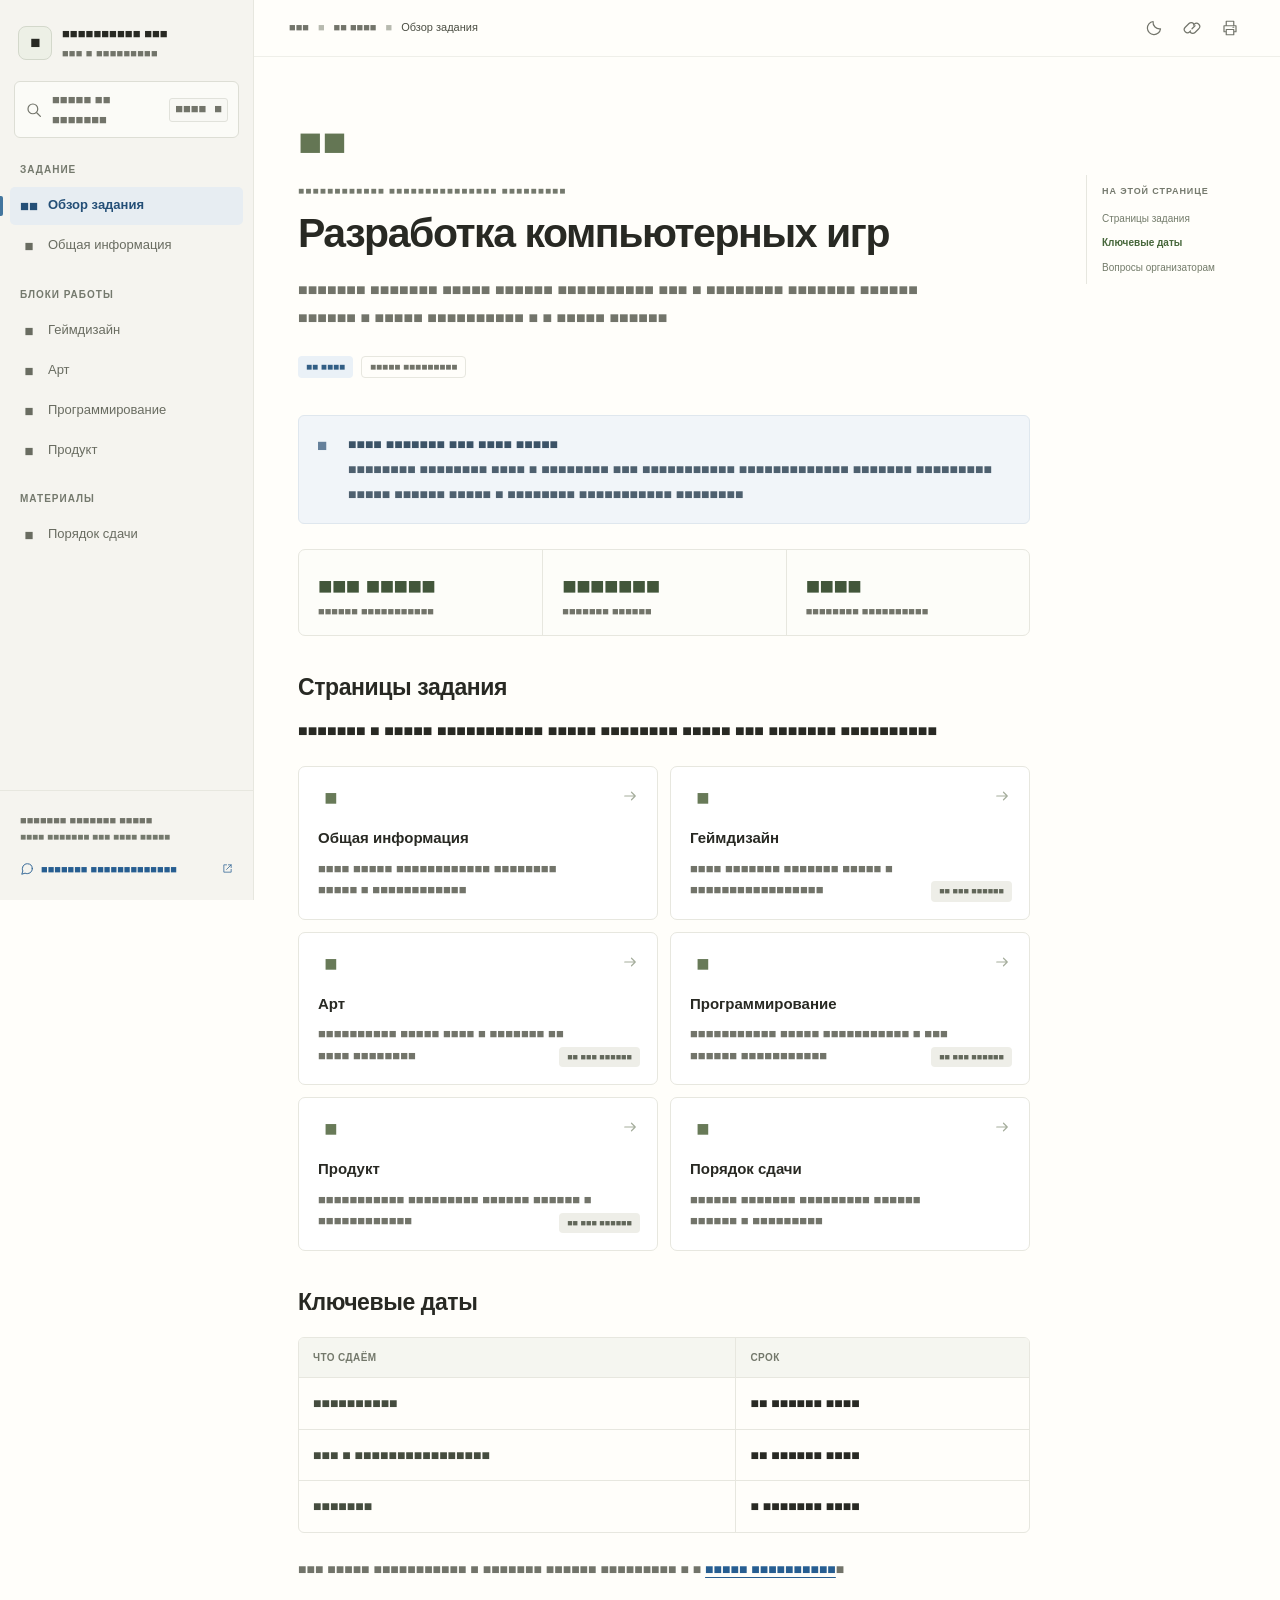
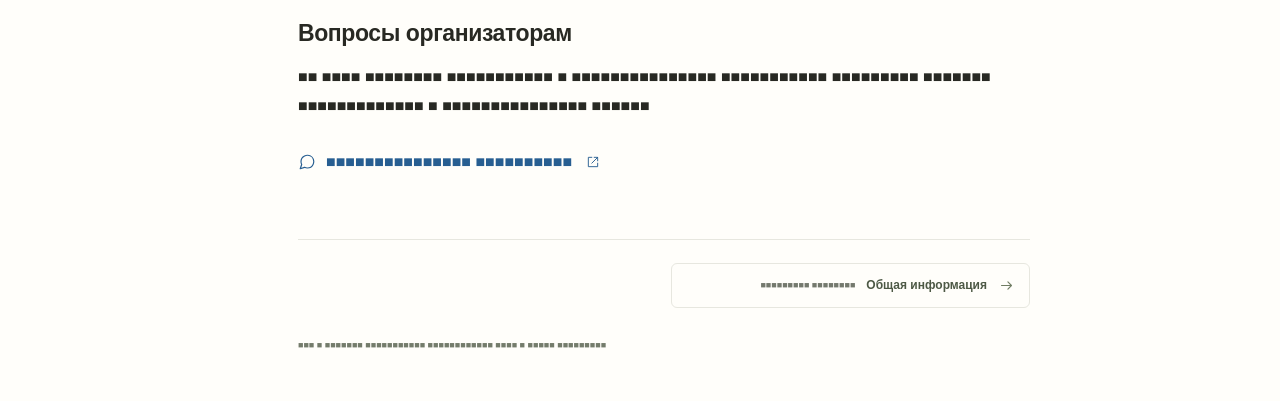
==== index.html @ 1e407395 "Secret" ====
<!doctype html>
<html lang="ru"><head><meta name="robots" content="noindex, nofollow"><meta charset="utf-8"><meta name="viewport" content="width=device-width, initial-scale=1"><meta name="description" content="■■■■■■■■■■■ ■■■■■■■ ■■■■■■■ ■■■■■ ■■■ ■■ ■■■■■■■ ■■■■■■■■■■■ ■■■■■■■■■■■■ ■■■■■ ■■■■■ ■■■■■■■■■■"><meta name="theme-color" content="#f5f4ef"><title>Обзор задания</title><script src="theme.js"></script><link rel="icon" href="favicon.svg" type="image/svg+xml"><link rel="stylesheet" href="styles.css"><link rel="stylesheet" href="extras.css"><link rel="stylesheet" href="theme.css"><link rel="stylesheet" href="preview.css"><script src="search-index.js" defer></script><script src="app.js" defer></script></head>
<body data-base="" data-page="home"><a class="skip-link" href="#main-content">■■■■■■■ ■ ■■■■■■■■■■</a><div class="app">
<aside class="sidebar" id="sidebar" aria-label="Навигация по заданию"><div class="sidebar-head"><a class="brand" href="index.html"><span class="brand-mark">■</span><span class="brand-copy">■■■■■■■■■■ ■■■<small>■■■ ■ ■■■■■■■■■</small></span></a></div><button class="search-trigger" type="button" data-search-open aria-label="Открыть поиск"><svg viewbox="0 0 24 24" fill="none" stroke="currentColor" stroke-width="1.6" stroke-linecap="round" stroke-linejoin="round" aria-hidden="true"><circle cx="10.5" cy="10.5" r="6.5"/><path d="m16 16 4.5 4.5"/></svg><span>■■■■■ ■■ ■■■■■■■</span><kbd>■■■■ ■</kbd></button><nav><div class="nav-group"><p class="nav-label">Задание</p><a aria-current="page" class="nav-link is-active" href="index.html"><span class="nav-icon" aria-hidden="true">■■</span><span>Обзор задания</span></a><a class="nav-link" href="general/index.html"><span class="nav-icon" aria-hidden="true">■</span><span>Общая информация</span></a></div><div class="nav-group"><p class="nav-label">Блоки работы</p><a class="nav-link" href="game-design/index.html"><span class="nav-icon" aria-hidden="true">■</span><span>Геймдизайн</span></a><a class="nav-link" href="art/index.html"><span class="nav-icon" aria-hidden="true">■</span><span>Арт</span></a><a class="nav-link" href="programming/index.html"><span class="nav-icon" aria-hidden="true">■</span><span>Программирование</span></a><a class="nav-link" href="product/index.html"><span class="nav-icon" aria-hidden="true">■</span><span>Продукт</span></a></div><div class="nav-group"><p class="nav-label">Материалы</p><a class="nav-link" href="submission/index.html"><span class="nav-icon" aria-hidden="true">■</span><span>Порядок сдачи</span></a></div></nav><div class="sidebar-foot"><strong>■■■■■■■ ■■■■■■■ ■■■■■</strong><span>■■■■ ■■■■■■■ ■■■ ■■■■ ■■■■■</span><a class="support-link" aria-disabled="true" tabindex="-1"><svg viewbox="0 0 24 24" fill="none" stroke="currentColor" stroke-width="1.6" stroke-linecap="round" stroke-linejoin="round" aria-hidden="true"><path d="M21 11.5a8.4 8.4 0 0 1-.9 3.8 8.5 8.5 0 0 1-7.6 4.7 8.4 8.4 0 0 1-3.8-.9L3 21l1.9-5.7a8.4 8.4 0 0 1-.9-3.8 8.5 8.5 0 0 1 4.7-7.6 8.4 8.4 0 0 1 3.8-.9h.5a8.5 8.5 0 0 1 8 8v.5Z"/></svg><span>■■■■■■■ ■■■■■■■■■■■■■</span><svg viewbox="0 0 24 24" fill="none" stroke="currentColor" stroke-width="1.6" stroke-linecap="round" stroke-linejoin="round" aria-hidden="true"><path d="M14 4h6v6M20 4 10 14"/><path d="M10 4H4v16h16v-6"/></svg></a></div></aside>
<button class="sidebar-scrim" type="button" aria-label="Закрыть меню" hidden></button>
<main class="main" id="main-content" tabindex="-1"><header class="topbar"><button class="menu-toggle" aria-label="Открыть меню" aria-controls="sidebar" aria-expanded="false"><svg viewbox="0 0 24 24" fill="none" stroke="currentColor" stroke-width="1.6" stroke-linecap="round" stroke-linejoin="round" aria-hidden="true"><path d="M4 6h16M4 12h16M4 18h16"/></svg></button><nav class="breadcrumbs" aria-label="Хлебные крошки"><a href="index.html">■■■</a><span class="separator" aria-hidden="true">■</span><span>■■ ■■■■</span><span class="separator" aria-hidden="true">■</span><span class="current" aria-current="page">Обзор задания</span></nav><div class="topbar-actions"><button class="icon-button theme-toggle" type="button" data-theme-toggle aria-label="Включить тёмную тему" aria-pressed="false" title="Включить тёмную тему"><span class="theme-moon"><svg viewbox="0 0 24 24" fill="none" stroke="currentColor" stroke-width="1.6" stroke-linecap="round" stroke-linejoin="round" aria-hidden="true"><path d="M20.7 13.2A8.8 8.8 0 0 1 10.8 3.3 8.8 8.8 0 1 0 20.7 13.2Z"/></svg></span><span class="theme-sun"><svg viewbox="0 0 24 24" fill="none" stroke="currentColor" stroke-width="1.6" stroke-linecap="round" stroke-linejoin="round" aria-hidden="true"><circle cx="12" cy="12" r="4"/><path d="M12 2v2m0 16v2M2 12h2m16 0h2M5 5l1.4 1.4m11.2 11.2L19 19M5 19l1.4-1.4M17.6 6.4 19 5"/></svg></span></button><button class="icon-button" type="button" data-copy-page aria-label="Скопировать ссылку на страницу" title="Скопировать ссылку"><svg viewbox="0 0 24 24" fill="none" stroke="currentColor" stroke-width="1.6" stroke-linecap="round" stroke-linejoin="round" aria-hidden="true"><path d="m10 13 4-4M8 16l-1 1a4.2 4.2 0 0 1-6-6l5-5a4.2 4.2 0 0 1 6 0m0 2 1-1a4.2 4.2 0 0 1 6 6l-5 5a4.2 4.2 0 0 1-6 0" transform="translate(2 0)"/></svg></button><button class="icon-button" type="button" data-print aria-label="Распечатать страницу" title="Печать"><svg viewbox="0 0 24 24" fill="none" stroke="currentColor" stroke-width="1.6" stroke-linecap="round" stroke-linejoin="round" aria-hidden="true"><path d="M7 8V3h10v5M7 17H4V9h16v8h-3M7 14h10v7H7zM16 11h1"/></svg></button></div></header>
<div class="page-layout"><article class="page"><div class="page-icon" aria-hidden="true">■■</div><p class="eyebrow">■■■■■■■■■■■■ ■■■■■■■■■■■■■■■ ■■■■■■■■■</p><h1 class="page-title">Разработка компьютерных игр</h1><p class="page-lead">■■■■■■■ ■■■■■■■ ■■■■■ ■■■■■■ ■■■■■■■■■■ ■■■ ■ ■■■■■■■■ ■■■■■■■ ■■■■■■ ■■■■■■ ■ ■■■■■ ■■■■■■■■■■ ■ ■ ■■■■■ ■■■■■■</p><div class="page-meta"><span class="badge badge-blue">■■ ■■■■</span><span class="badge badge-outline">■■■■■ ■■■■■■■■■</span></div><div class="content"><div class="callout"><span class="callout-icon" aria-hidden="true">■</span><div class="callout-body"><strong>■■■■ ■■■■■■■ ■■■ ■■■■ ■■■■■</strong><p>■■■■■■■■ ■■■■■■■■ ■■■■ ■ ■■■■■■■■ ■■■ ■■■■■■■■■■■ ■■■■■■■■■■■■■ ■■■■■■■ ■■■■■■■■■ ■■■■■ ■■■■■■ ■■■■■ ■ ■■■■■■■■ ■■■■■■■■■■■ ■■■■■■■■</p></div></div>
    <div class="stats-grid" aria-label="■■■■■■ ■ ■■■■■■■■■■"><div class="stat"><span class="stat-value">■■■ ■■■■■</span><span class="stat-label">■■■■■■ ■■■■■■■■■■■</span></div><div class="stat"><span class="stat-value">■■■■■■■</span><span class="stat-label">■■■■■■■ ■■■■■■</span></div><div class="stat"><span class="stat-value">■■■■</span><span class="stat-label">■■■■■■■■ ■■■■■■■■■■</span></div></div>
    <h2 id="pages">Страницы задания</h2><p>■■■■■■■ ■ ■■■■■ ■■■■■■■■■■■ ■■■■■ ■■■■■■■■ ■■■■■ ■■■ ■■■■■■■ ■■■■■■■■■■</p><div class="page-grid"><a class="page-card" href="general/index.html"><span class="card-icon" aria-hidden="true">■</span><div><span class="card-title">Общая информация</span><p class="card-description">■■■■ ■■■■■ ■■■■■■■■■■■■ ■■■■■■■■ ■■■■■ ■ ■■■■■■■■■■■■</p></div><span class="card-arrow"><svg viewbox="0 0 24 24" fill="none" stroke="currentColor" stroke-width="1.6" stroke-linecap="round" stroke-linejoin="round" aria-hidden="true"><path d="M5 12h14m-5-5 5 5-5 5"/></svg></span></a><a class="page-card" href="game-design/index.html"><span class="card-icon" aria-hidden="true">■</span><div><span class="card-title">Геймдизайн</span><p class="card-description">■■■■ ■■■■■■■ ■■■■■■■ ■■■■■ ■ ■■■■■■■■■■■■■■■■■</p><span class="badge">■■ ■■■ ■■■■■■</span></div><span class="card-arrow"><svg viewbox="0 0 24 24" fill="none" stroke="currentColor" stroke-width="1.6" stroke-linecap="round" stroke-linejoin="round" aria-hidden="true"><path d="M5 12h14m-5-5 5 5-5 5"/></svg></span></a><a class="page-card" href="art/index.html"><span class="card-icon" aria-hidden="true">■</span><div><span class="card-title">Арт</span><p class="card-description">■■■■■■■■■■ ■■■■■ ■■■■ ■ ■■■■■■■ ■■ ■■■■ ■■■■■■■■</p><span class="badge">■■ ■■■ ■■■■■■</span></div><span class="card-arrow"><svg viewbox="0 0 24 24" fill="none" stroke="currentColor" stroke-width="1.6" stroke-linecap="round" stroke-linejoin="round" aria-hidden="true"><path d="M5 12h14m-5-5 5 5-5 5"/></svg></span></a><a class="page-card" href="programming/index.html"><span class="card-icon" aria-hidden="true">■</span><div><span class="card-title">Программирование</span><p class="card-description">■■■■■■■■■■■ ■■■■■ ■■■■■■■■■■■ ■ ■■■ ■■■■■■ ■■■■■■■■■■■</p><span class="badge">■■ ■■■ ■■■■■■</span></div><span class="card-arrow"><svg viewbox="0 0 24 24" fill="none" stroke="currentColor" stroke-width="1.6" stroke-linecap="round" stroke-linejoin="round" aria-hidden="true"><path d="M5 12h14m-5-5 5 5-5 5"/></svg></span></a><a class="page-card" href="product/index.html"><span class="card-icon" aria-hidden="true">■</span><div><span class="card-title">Продукт</span><p class="card-description">■■■■■■■■■■■ ■■■■■■■■■ ■■■■■■ ■■■■■■ ■ ■■■■■■■■■■■■</p><span class="badge">■■ ■■■ ■■■■■■</span></div><span class="card-arrow"><svg viewbox="0 0 24 24" fill="none" stroke="currentColor" stroke-width="1.6" stroke-linecap="round" stroke-linejoin="round" aria-hidden="true"><path d="M5 12h14m-5-5 5 5-5 5"/></svg></span></a><a class="page-card" href="submission/index.html"><span class="card-icon" aria-hidden="true">■</span><div><span class="card-title">Порядок сдачи</span><p class="card-description">■■■■■■ ■■■■■■■ ■■■■■■■■■ ■■■■■■ ■■■■■■ ■ ■■■■■■■■■</p></div><span class="card-arrow"><svg viewbox="0 0 24 24" fill="none" stroke="currentColor" stroke-width="1.6" stroke-linecap="round" stroke-linejoin="round" aria-hidden="true"><path d="M5 12h14m-5-5 5 5-5 5"/></svg></span></a></div>
    <h2 id="dates">Ключевые даты</h2><div class="table-wrap"><table><thead><tr><th scope="col">Что сдаём</th><th scope="col">Срок</th></tr></thead><tbody><tr><td>■■■■■■■■■■</td><td>■■ ■■■■■■ ■■■■</td></tr><tr><td>■■■ ■ ■■■■■■■■■■■■■■■■</td><td>■■ ■■■■■■ ■■■■</td></tr><tr><td>■■■■■■■</td><td>■ ■■■■■■■ ■■■■</td></tr></tbody></table></div><p class="secondary-text">■■■ ■■■■■ ■■■■■■■■■■■ ■ ■■■■■■■ ■■■■■■ ■■■■■■■■■ ■ ■ <a href="general/index.html#dates">■■■■■ ■■■■■■■■■■</a>■</p>
    <h2 id="questions">Вопросы организаторам</h2><p>■■ ■■■■ ■■■■■■■■ ■■■■■■■■■■■ ■ ■■■■■■■■■■■■■■■ ■■■■■■■■■■■ ■■■■■■■■■ ■■■■■■■ ■■■■■■■■■■■■■ ■ ■■■■■■■■■■■■■■■ ■■■■■■</p><a class="resource-link" aria-disabled="true" tabindex="-1"><svg viewbox="0 0 24 24" fill="none" stroke="currentColor" stroke-width="1.6" stroke-linecap="round" stroke-linejoin="round" aria-hidden="true"><path d="M21 11.5a8.4 8.4 0 0 1-.9 3.8 8.5 8.5 0 0 1-7.6 4.7 8.4 8.4 0 0 1-3.8-.9L3 21l1.9-5.7a8.4 8.4 0 0 1-.9-3.8 8.5 8.5 0 0 1 4.7-7.6 8.4 8.4 0 0 1 3.8-.9h.5a8.5 8.5 0 0 1 8 8v.5Z"/></svg><span>■■■■■■■■■■■■■■■ ■■■■■■■■■■</span><svg viewbox="0 0 24 24" fill="none" stroke="currentColor" stroke-width="1.6" stroke-linecap="round" stroke-linejoin="round" aria-hidden="true"><path d="M14 4h6v6M20 4 10 14"/><path d="M10 4H4v16h16v-6"/></svg></a></div><nav class="page-navigation" aria-label="Соседние страницы"><span></span><a class="next" href="general/index.html"><small>■■■■■■■■■ ■■■■■■■■</small><strong>Общая информация</strong><span class="nav-arrow"><svg viewbox="0 0 24 24" fill="none" stroke="currentColor" stroke-width="1.6" stroke-linecap="round" stroke-linejoin="round" aria-hidden="true"><path d="M5 12h14m-5-5 5 5-5 5"/></svg></span></a></nav><footer class="page-footer">■■■ ■ ■■■■■■■ ■■■■■■■■■■■ ■■■■■■■■■■■■ ■■■■ ■ ■■■■■ ■■■■■■■■■</footer></article><aside class="toc" aria-label="На этой странице"><p class="toc-title">На этой странице</p><a href="#pages">Страницы задания</a><a href="#dates">Ключевые даты</a><a href="#questions">Вопросы организаторам</a></aside></div></main></div>
<div class="search-overlay" hidden><div class="search-dialog" role="dialog" aria-modal="true" aria-label="Поиск по заданию"><div class="search-header"><svg viewbox="0 0 24 24" fill="none" stroke="currentColor" stroke-width="1.6" stroke-linecap="round" stroke-linejoin="round" aria-hidden="true"><circle cx="10.5" cy="10.5" r="6.5"/><path d="m16 16 4.5 4.5"/></svg><input class="search-input" type="search" placeholder="■■■■■ ■■ ■■■■■■■■■ ■ ■■■■■■■■" aria-label="Поисковый запрос" autocomplete="off" aria-controls="search-results"><button class="search-close" type="button" aria-label="Закрыть поиск"><svg viewbox="0 0 24 24" fill="none" stroke="currentColor" stroke-width="1.6" stroke-linecap="round" stroke-linejoin="round" aria-hidden="true"><path d="m6 6 12 12M18 6 6 18"/></svg></button></div><div class="search-results" id="search-results" aria-live="polite"></div><div class="search-hint"><span>■ ■ ■■■■■■■ ■ ■■■■■ ■■■■■■■</span><span>■■■ ■■■■■■■</span></div></div></div><div class="toast" role="status" aria-live="polite"></div>
</body></html>
---- styles.css ----
/* RKI — a calm reading workspace. No external fonts or assets required. */
:root {
  color-scheme: light;
  --paper: #fffefa;
  --sidebar: #f5f4ef;
  --surface: #ffffff;
  --hover: #ebeae4;
  --ink: #282923;
  --muted: #72746a;
  --faint: #74796d;
  --line: #e7e7df;
  --blue: #275e91;
  --blue-soft: #edf3f9;
  --green: #486d55;
  --sidebar-width: 254px;
  --radius: 8px;
  font-family: -apple-system, BlinkMacSystemFont, "Segoe UI", Inter, Arial, sans-serif;
  font-synthesis: none;
  text-rendering: optimizeLegibility;
  -webkit-font-smoothing: antialiased;
}

*, *::before, *::after { box-sizing: border-box; }
html { scroll-behavior: smooth; scroll-padding-top: 96px; }
body { margin: 0; color: var(--ink); background: var(--paper); font-size: 15px; line-height: 1.65; }
body.menu-open { overflow: hidden; }
button, input, select, textarea { font: inherit; }
button, a { -webkit-tap-highlight-color: transparent; }
button { color: inherit; }
button:not(:disabled), summary { cursor: pointer; }
button { background: none; }
a { color: var(--blue); text-underline-offset: 3px; text-decoration-thickness: 1px; }
a:hover { text-decoration-color: currentColor; }
button:focus-visible, a:focus-visible, input:focus-visible, summary:focus-visible { outline: 3px solid #5c8ebd; outline-offset: 4px; }
::selection { background: #dceafa; color: #192d43; }
[hidden] { display: none !important; }
svg { display: block; flex-shrink: 0; }
button svg, .nav-icon svg, .card-arrow svg { width: 18px; height: 18px; }
.skip-link { position: fixed; z-index: 100; top: 12px; left: 12px; padding: 8px 14px; border-radius: 6px; background: var(--ink); color: white; transform: translateY(-150%); }
.skip-link:focus { transform: translateY(0); }

/* Sidebar */
.app { min-height: 100vh; }
.sidebar { position: fixed; z-index: 40; inset: 0 auto 0 0; width: var(--sidebar-width); display: flex; flex-direction: column; background: var(--sidebar); border-right: 1px solid var(--line); overflow-y: auto; scrollbar-width: thin; }
.sidebar-head { padding: 25px 18px 21px; }
.brand { display: flex; gap: 10px; align-items: center; color: var(--ink); text-decoration: none; }
.brand-mark { width: 34px; height: 34px; display: grid; place-items: center; flex: 0 0 auto; border: 1px solid #d3d8cb; border-radius: 8px; background: #edf0e6; font-weight: 750; font-size: 17px; letter-spacing: -1px; }
.brand-copy { min-width: 0; font-size: 13px; line-height: 1.35; font-weight: 650; }
.brand-copy small { display: block; margin-top: 3px; color: var(--muted); font-size: 11px; font-weight: 400; letter-spacing: .02em; }
.workspace-label { margin: 0 18px 10px; color: var(--faint); font-size: 10px; line-height: 1.5; font-weight: 650; letter-spacing: .12em; text-transform: uppercase; }
.search-trigger { width: calc(100% - 28px); display: flex; align-items: center; gap: 9px; margin: 0 14px 24px; padding: 8px 10px; border: 1px solid #ddded5; border-radius: 6px; color: var(--muted); background: #fbfbf7; text-align: left; font-size: 13px; line-height: 1.5; transition: background .15s ease, border-color .15s ease; }
.search-trigger:hover { background: white; border-color: #c6c9bd; }
.search-trigger span { flex: 1; }
kbd { padding: 1px 5px; border: 1px solid #e1e2db; border-radius: 3px; color: var(--muted); background: #f8f8f4; font: 10px/1.5 inherit; white-space: nowrap; }
.nav-group { margin: 0 10px 22px; }
.nav-label { margin: 0 10px 8px; color: var(--faint); font-size: 10px; font-weight: 650; text-transform: uppercase; letter-spacing: .1em; }
.nav-link { position: relative; min-height: 38px; display: flex; align-items: center; gap: 10px; padding: 8px 10px; margin: 2px 0; border-radius: 5px; color: #696c61; text-decoration: none; font-size: 13px; font-weight: 450; line-height: 1.45; transition: color .15s ease, background .15s ease; }
.nav-link:hover { color: var(--ink); background: var(--hover); }
.nav-link.is-active, .nav-link[aria-current="page"] { color: #244f77; background: #e7edf2; font-weight: 600; }
.nav-link.is-active::before, .nav-link[aria-current="page"]::before { position: absolute; left: -10px; top: 9px; bottom: 9px; width: 3px; border-radius: 0 2px 2px 0; background: #44769e; content: ""; }
.nav-icon { width: 18px; flex: 0 0 18px; display: grid; place-items: center; color: currentColor; font-size: 15px; line-height: 1; }
.nav-link .nav-number { margin-left: auto; color: var(--faint); font-size: 10px; font-variant-numeric: tabular-nums; }
.sidebar-foot { margin-top: auto; padding: 20px 20px 22px; border-top: 1px solid var(--line); color: var(--faint); font-size: 10px; line-height: 1.65; }
.sidebar-foot strong { display: block; color: var(--muted); font-size: 11px; font-weight: 550; }
.sidebar-foot a { color: inherit; }
.sidebar-scrim { display: none; }

/* Application chrome and reading grid */
.main { min-height: 100vh; margin-left: var(--sidebar-width); }
.topbar { position: sticky; z-index: 20; top: 0; min-height: 57px; display: flex; align-items: center; justify-content: space-between; gap: 20px; padding: 0 35px; border-bottom: 1px solid #efefe9; background: var(--paper); }
.breadcrumbs { min-width: 0; display: flex; align-items: center; flex-wrap: wrap; gap: 9px; color: var(--muted); font-size: 11px; line-height: 1.45; }
.breadcrumbs a { color: var(--muted); text-decoration: none; }
.breadcrumbs a:hover { color: var(--ink); }
.breadcrumbs .separator, .breadcrumbs > .sep { color: #b7baaf; }
.breadcrumbs [aria-current], .breadcrumbs .current { color: #4b4e43; }
.topbar-actions { display: flex; gap: 8px; align-items: center; color: var(--faint); font-size: 10px; white-space: nowrap; }
.topbar-actions .status-dot { width: 5px; height: 5px; border-radius: 50%; background: #7b9873; }
.icon-button, .menu-toggle, .search-close { width: 30px; height: 30px; display: grid; place-items: center; padding: 4px; border: 0; border-radius: 4px; color: var(--muted); }
.icon-button:hover, .menu-toggle:hover, .search-close:hover { background: var(--hover); color: var(--ink); }
.menu-toggle { display: none; }
.page-layout { display: grid; grid-template-columns: minmax(0, 760px) 150px; gap: 56px; max-width: 1102px; padding: 61px 44px 48px; margin: 0 auto; }
.page { min-width: 0; }
.page-icon { display: flex; align-items: center; width: fit-content; height: 46px; margin: 0 0 19px; color: #647654; font-size: 40px; line-height: 1; }
.page-icon svg { width: 42px; height: 42px; stroke-width: 1.4; }
.eyebrow { margin: 0 0 10px; color: var(--faint); font-size: 10px; font-weight: 650; letter-spacing: .12em; text-transform: uppercase; }
.page-title { margin: 0; font-size: clamp(38px, 3.2vw, 42px); line-height: 1.15; letter-spacing: -.035em; font-weight: 720; text-wrap: balance; }
.page-lead { max-width: 660px; margin: 19px 0 0; color: var(--muted); font-size: 16px; line-height: 1.75; }
.page-meta { display: flex; align-items: center; flex-wrap: wrap; gap: 8px; margin-top: 24px; color: var(--muted); font-size: 11px; }
.badge { display: inline-flex; align-items: center; width: fit-content; gap: 5px; padding: 3px 8px; border-radius: 4px; background: #eeeee8; color: #62675a; font-size: 10px; font-weight: 550; line-height: 1.6; white-space: nowrap; }
.badge-blue { color: #315e85; background: #eaf1f7; }
.badge-green { color: #4c6b4f; background: #edf2e8; }
.badge-outline { border: 1px solid var(--line); padding-top: 2px; padding-bottom: 2px; color: var(--muted); background: transparent; }
.page-divider { border: 0; border-top: 1px solid var(--line); margin: 30px 0 34px; }
.content { margin-top: 37px; font-size: 16px; line-height: 1.8; }
.content > :first-child { margin-top: 0; }
.content h2 { margin: 36px 0 14px; color: var(--ink); font-size: 23px; line-height: 1.35; font-weight: 670; letter-spacing: -.018em; scroll-margin-top: 90px; }
.content h3 { margin: 26px 0 10px; font-size: 18px; line-height: 1.4; font-weight: 650; letter-spacing: -.01em; scroll-margin-top: 90px; }
.content h4 { margin: 22px 0 8px; font-size: 13px; font-weight: 650; }
.content p { margin: 11px 0; }
.content strong { font-weight: 650; color: var(--ink); }
.content ul, .content ol { margin: 12px 0 18px; padding-left: 23px; }
.content li { padding-left: 3px; margin: 7px 0; }
.content li::marker { color: #888e7f; }
.content li > ul, .content li > ol { margin-top: 7px; margin-bottom: 8px; }
.content hr { margin: 29px 0; border: 0; border-top: 1px solid var(--line); }
.content blockquote { margin: 22px 0; padding: 2px 0 2px 18px; border-left: 3px solid #cbd6c0; color: var(--muted); }
.content code { padding: 2px 5px; border-radius: 4px; background: #f0f0eb; color: #58694b; font-family: "Cascadia Code", Consolas, monospace; font-size: .9em; overflow-wrap: anywhere; }
.content pre { margin: 18px 0; padding: 16px 18px; border: 1px solid var(--line); border-radius: 6px; background: #f7f7f2; overflow-x: auto; font-size: 12px; }
.content pre code { padding: 0; background: transparent; color: var(--ink); }
.content a { overflow-wrap: anywhere; }
.content small, .muted { color: var(--muted); }
.content .caption { margin-top: 9px; color: var(--faint); font-size: 11px; }
.home-intro { margin: 25px 0 28px; font-size: 16px; line-height: 1.8; color: #53594c; }
.home-intro p { margin: 0 0 12px; }
.cover { position: relative; height: 112px; margin: -5px 0 31px; overflow: hidden; border: 1px solid #e2e7e7; border-radius: 8px; background: #eef3f4; }
.cover::before { position: absolute; top: 19px; right: 27px; width: 112px; height: 112px; border: 1px solid #ccd9db; border-radius: 15px; transform: rotate(-17deg); content: ""; }
.cover::after { position: absolute; top: -43px; right: 103px; width: 134px; height: 134px; border: 1px solid #d0dcdd; border-radius: 50%; content: ""; }
.stats-grid { display: grid; grid-template-columns: repeat(3, minmax(0, 1fr)); margin: 25px 0 31px; border: 1px solid var(--line); border-radius: 7px; background: #fdfdf9; }
.stat { min-width: 0; padding: 16px 19px; }
.stat + .stat { border-left: 1px solid var(--line); }
.stat-label { display: block; margin: 0; color: var(--muted); font-size: 11px; line-height: 1.5; }
.stat-value { display: block; margin-top: 4px; color: #42563a; font-size: 24px; font-weight: 650; line-height: 1.35; letter-spacing: -.025em; }
.level-heading { scroll-margin-top: 90px; }

/* Useful document blocks */
.callout { display: flex; gap: 12px; margin: 23px 0; padding: 16px 18px; border: 1px solid #dfe7ee; border-radius: 6px; background: #f1f5f9; color: #4e606f; font-size: 14px; line-height: 1.8; }
.callout-icon { flex: 0 0 19px; margin-top: 2px; color: #65809b; font-size: 17px; line-height: 1.4; }
.callout-icon svg { width: 18px; height: 18px; }
.callout-body { min-width: 0; }
.callout-body p { margin: 0; }
.callout-body p + p { margin-top: 8px; }
.callout-body strong { color: #3c5367; }
.callout-neutral { border-color: #e5e7dc; background: #f5f6ef; color: #656d59; }
.callout-neutral .callout-icon { color: #79866a; }
.callout-neutral .callout-body strong { color: #505e43; }
.page-grid { display: grid; grid-template-columns: repeat(2, minmax(0, 1fr)); gap: 12px; margin: 20px 0 25px; }
.page-card { position: relative; min-width: 0; min-height: 139px; display: flex; flex-direction: column; padding: 18px 19px; border: 1px solid var(--line); border-radius: 7px; color: var(--ink); background: var(--surface); text-decoration: none; transition: background .15s ease, border-color .15s ease, box-shadow .15s ease; }
.page-card:hover { background: #fcfcf8; border-color: #cfd5c7; box-shadow: 0 3px 10px #30372505; }
.card-icon { width: 26px; height: 26px; display: grid; place-items: center; margin-bottom: 13px; color: #687a58; font-size: 22px; line-height: 1; }
.card-icon svg { width: 24px; height: 24px; stroke-width: 1.5; }
.card-title { padding-right: 22px; font-size: 15px; font-weight: 650; line-height: 1.4; }
.card-description { max-width: 275px; margin-top: 5px; color: var(--muted); font-size: 13px; line-height: 1.65; }
.card-arrow { position: absolute; right: 18px; top: 20px; color: #a5ad9c; font-size: 16px; }
.page-card .badge { position: absolute; right: 17px; bottom: 17px; font-size: 9px; }
.table-wrap { width: 100%; overflow-x: auto; margin: 19px 0 24px; border: 1px solid var(--line); border-radius: 6px; }
.content table { width: 100%; border-collapse: collapse; text-align: left; font-size: 14px; line-height: 1.75; }
.content th { padding: 11px 14px; background: #f5f6f0; color: #73786b; font-size: 10px; font-weight: 650; vertical-align: top; text-transform: uppercase; letter-spacing: .04em; }
.content td { padding: 13px 14px; border-top: 1px solid var(--line); vertical-align: top; }
.content td + td, .content th + th { border-left: 1px solid var(--line); }
.content td:first-child { color: #454c3e; font-weight: 550; }
.content td p { margin: 0; }
.content td p + p { margin-top: 7px; }
.content td ul { margin: 0; padding-left: 16px; }
.content td li { margin: 0 0 5px; }
.content details { margin: 12px 0; border: 1px solid var(--line); border-radius: 6px; background: #fffefa; }
.content summary { padding: 13px 15px; color: #4e5845; font-size: 14px; font-weight: 600; }
.content details[open] summary { border-bottom: 1px solid var(--line); }
.content details > :not(summary) { margin: 12px 16px; }
.content .file-list { list-style: none; margin: 17px 0 25px; padding: 0; border: 1px solid var(--line); border-radius: 6px; overflow: hidden; }
.file-list > li { display: flex; align-items: flex-start; gap: 11px; margin: 0; padding: 13px 15px; background: #fffefa; }
.file-list > li + li { border-top: 1px solid var(--line); }
.file-icon { display: grid; place-items: center; width: 26px; height: 31px; flex: 0 0 26px; padding: 5px; border: 1px solid #e2e5da; border-radius: 4px; color: #7d8a6d; background: #f5f7ef; font-size: 9px; font-weight: 650; line-height: 1; }
.file-icon svg { width: 17px; height: 19px; }
.file-name { color: #47533f; font-size: 14px; font-weight: 600; }
.file-description { display: block; margin-top: 2px; color: var(--muted); font-size: 13px; line-height: 1.6; }
.level { margin: 20px 0; padding: 19px 20px; border: 1px solid var(--line); border-radius: 6px; background: #fffefa; }
.level-header { display: flex; align-items: center; gap: 10px; justify-content: space-between; margin-bottom: 11px; }
.level-header h3, .level > h3:first-child { margin: 0; }
.level p:last-child, .level ul:last-child { margin-bottom: 0; }
.level p:first-of-type { margin-top: 0; }
.level .level-score { flex-shrink: 0; color: var(--blue); font-size: 11px; font-weight: 600; }

/* Outline and document navigation */
.toc { position: sticky; align-self: start; top: 108px; margin-top: 57px; padding-left: 15px; border-left: 1px solid var(--line); font-size: 10px; line-height: 1.65; }
.toc-title { margin-bottom: 12px; color: var(--faint); font-size: 9px; font-weight: 650; text-transform: uppercase; letter-spacing: .1em; }
.toc a { display: block; margin: 8px 0; color: #747c6b; text-decoration: none; }
.toc a:hover, .toc a.is-active, .toc a[aria-current="true"] { color: #46663a; }
.toc a.is-active, .toc a[aria-current="true"] { font-weight: 600; }
.toc .toc-sub { padding-left: 10px; font-size: 9px; }
.page-navigation { display: grid; grid-template-columns: 1fr 1fr; gap: 14px; margin-top: 46px; padding-top: 23px; border-top: 1px solid var(--line); }
.page-navigation > a { min-width: 0; display: flex; align-items: center; gap: 11px; padding: 12px 14px; border: 1px solid var(--line); border-radius: 6px; color: #4d5945; text-decoration: none; font-size: 12px; line-height: 1.6; }
.page-navigation > a:hover { border-color: #cbd3c2; background: #fafbf5; }
.page-navigation > a.next { justify-content: flex-end; text-align: right; grid-column: 2; }
.page-navigation small { display: block; color: var(--faint); font-size: 9px; font-weight: 400; }
.page-navigation strong { font-weight: 550; }
.page-navigation .nav-arrow { color: #707d63; font-size: 17px; }
.page-footer { margin-top: 30px; display: flex; justify-content: space-between; gap: 16px; color: #747c6b; font-size: 9px; }

/* Search dialog */
.search-overlay { position: fixed; z-index: 80; inset: 0; padding: min(17vh, 140px) 20px 30px; display: flex; align-items: flex-start; justify-content: center; background: #20271d55; backdrop-filter: blur(2px); overflow-y: auto; }
.search-dialog { width: min(590px, 100%); overflow: hidden; border: 1px solid #dddccd; border-radius: 10px; background: var(--paper); box-shadow: 0 20px 70px #17220f33; }
.search-header { display: flex; align-items: center; gap: 11px; padding: 12px 15px; border-bottom: 1px solid var(--line); color: var(--muted); }
.search-header > svg { width: 20px; height: 20px; }
.search-input { width: 100%; min-width: 0; padding: 6px 0; border: 0; outline: 0; color: var(--ink); background: transparent; font-size: 14px; }
.search-input::placeholder { color: #747c6b; }
.search-input:focus-visible { outline: none; }
.search-header:focus-within { box-shadow: inset 0 -2px #7b9fbd; }
.search-results { max-height: min(54vh, 470px); padding: 8px; overflow-y: auto; }
.search-result { display: flex; gap: 12px; padding: 12px 11px; border-radius: 5px; color: var(--ink); text-decoration: none; font-size: 12px; line-height: 1.6; }
.search-result:hover, .search-result:focus, .search-result.is-selected { outline-offset: -3px; background: #edf1e7; }
.search-result strong { display: block; font-size: 12px; font-weight: 600; }
.search-result small, .search-result p { display: block; margin: 2px 0 0; color: var(--muted); font-size: 11px; }
.search-result .nav-icon { margin-top: 3px; color: #778667; }
.search-result mark { padding: 0 1px; border-radius: 2px; color: #35552c; background: #dfe9ce; }
.search-empty { padding: 27px 18px 31px; color: var(--muted); text-align: center; font-size: 12px; }
.search-hint { display: flex; gap: 13px; flex-wrap: wrap; padding: 10px 16px; border-top: 1px solid var(--line); color: var(--faint); font-size: 10px; }

@media (min-width: 1550px) {
  .page-layout { max-width: 1170px; gap: 74px; padding-top: 72px; }
}
@media (max-width: 1220px) {
  .page-layout { grid-template-columns: minmax(0, 760px); max-width: 848px; padding-right: 44px; padding-left: 44px; }
  .toc { display: none; }
}
@media (max-width: 960px) {
  :root { --sidebar-width: 225px; }
  .sidebar-head { padding-left: 15px; padding-right: 15px; }
  .brand-copy { font-size: 12px; }
  .brand-copy small { font-size: 10px; }
  .topbar { padding-left: 26px; padding-right: 26px; }
  .page-layout { padding: 45px 32px 35px; }
  .page-title { font-size: 38px; }
  .page-grid { gap: 10px; }
  .page-card { padding: 16px; }
}
@media (max-width: 760px) {
  :root { --sidebar-width: 254px; }
  .sidebar { transform: translateX(-100%); transition: transform .2s ease; box-shadow: none; }
  .menu-open .sidebar { transform: translateX(0); box-shadow: 6px 0 30px #20271d1c; }
  .sidebar-scrim { position: fixed; z-index: 35; inset: 0; border: 0; background: #1c241b55; }
  .menu-open .sidebar-scrim { display: block; }
  .main { margin-left: 0; }
  .topbar { min-height: 54px; padding: 0 19px 0 13px; gap: 10px; }
  .menu-toggle { display: grid; flex: 0 0 30px; }
  .breadcrumbs { flex: 1; font-size: 10px; gap: 7px; }
  .topbar-actions { font-size: 9px; }
  .page-layout { max-width: 760px; padding: 37px 25px 32px; }
  .page-icon { margin-bottom: 17px; font-size: 35px; }
  .page-icon svg { width: 37px; height: 37px; }
  .page-title { font-size: 30px; }
  .page-lead { font-size: 15.5px; }
  .page-meta { margin-top: 20px; }
  .content { margin-top: 30px; font-size: 15.5px; }
  .home-intro { font-size: 15.5px; }
  .content h2 { font-size: 21px; }
  .search-overlay { padding-top: 80px; }
}
@media (max-width: 460px) {
  .page-layout { padding-left: 20px; padding-right: 20px; }
  .page-title { font-size: 28px; }
  .page-lead { font-size: 15.5px; }
  .topbar-actions .desktop-only, .topbar-actions .status-text { display: none; }
  .breadcrumbs { max-width: calc(100vw - 116px); flex-wrap: nowrap; overflow: hidden; white-space: nowrap; }
  .breadcrumbs .current, .breadcrumbs [aria-current] { overflow: hidden; text-overflow: ellipsis; }
  .page-grid { grid-template-columns: 1fr; }
  .page-card { min-height: 123px; }
  .cover { height: 100px; margin-bottom: 26px; }
  .stat { padding: 13px 11px; }
  .stat-label { font-size: 10px; }
  .stat-value { font-size: 21px; }
  .card-icon { margin-bottom: 10px; }
  .callout { gap: 10px; padding: 14px; }
  .content th, .content td { padding: 10px 11px; }
  .level { padding: 15px; }
  .level-header { align-items: flex-start; }
  .page-navigation { gap: 8px; }
  .page-navigation > a { gap: 7px; padding: 10px; font-size: 10px; }
  .page-navigation small { font-size: 8px; }
  .page-footer { flex-direction: column; gap: 3px; }
}
@media (prefers-reduced-motion: reduce) {
  html { scroll-behavior: auto; }
  *, *::before, *::after { animation-duration: .01ms !important; transition-duration: .01ms !important; animation-iteration-count: 1 !important; }
}
@media print {
  @page { margin: 18mm; }
  :root { --paper: #fff; --ink: #111; --muted: #555; }
  body { font-size: 11pt; background: white; }
  .sidebar, .sidebar-scrim, .topbar, .toc, .page-navigation, .search-overlay, .page-footer, .skip-link, .cover { display: none !important; }
  .main { margin: 0; }
  .page-layout { display: block; max-width: none; padding: 0; }
  .page-title { font-size: 26pt; }
  .page-icon { height: 30px; font-size: 28px; margin-bottom: 12px; }
  .page-lead { font-size: 11pt; max-width: none; }
  .content { font-size: 10pt; line-height: 1.6; margin-top: 22px; }
  .content h2 { font-size: 15pt; margin-top: 22px; break-after: avoid; }
  .content h3 { font-size: 12pt; break-after: avoid; }
  .page-card, .callout, .level, .file-list > li, tr { break-inside: avoid; }
  .table-wrap { overflow: visible; }
  a { color: inherit; }
  .page-card { box-shadow: none; }
  .content details > :not(summary) { display: block; }
  .badge, .callout, .page-card, th { -webkit-print-color-adjust: exact; print-color-adjust: exact; }
}
---- extras.css ----
.resource-link{display:inline-flex;max-width:100%;align-items:center;gap:10px;margin:8px 0;padding:8px 0;font-weight:550;text-decoration:none}.resource-link>svg{width:18px;height:18px}.resource-link>svg:last-child{width:14px;height:14px;margin-left:4px}.resource-link:hover span{text-decoration:underline}.account-list{display:grid;gap:14px;margin:18px 0}.account>a:first-child{display:flex;align-items:center;gap:7px;width:fit-content;font-weight:600}.account a svg{width:13px;height:13px}.account-email{font-size:13px;color:var(--muted);text-decoration:none}.file-list>li{position:relative}.file-list .copy-file{margin-left:auto;flex-shrink:0}.file-list>li>div{min-width:0;flex:1}.file-name{overflow-wrap:anywhere}.search-open{overflow:hidden}.search-result-path{display:block;font-size:11px;color:var(--muted);margin-bottom:4px}.search-result strong{display:block}.search-result p{margin:5px 0 0;font-size:13px;color:var(--muted);line-height:1.55}.search-result.is-selected{background:var(--blue-soft)}.search-result mark{background:#eee9c9;color:var(--ink);border-radius:2px}.search-empty strong{font-weight:600;color:var(--ink)}.search-empty p{margin:8px 0}.toast{position:fixed;z-index:150;bottom:24px;left:calc(50% + 127px);max-width:calc(100vw - 32px);padding:10px 16px;border-radius:6px;background:#30332f;color:#fff;font-size:13px;box-shadow:0 4px 24px #0002;transform:translate(-50%,12px);opacity:0;pointer-events:none;transition:opacity .15s,transform .15s}.toast.visible{opacity:1;transform:translate(-50%,0)}.table-wrap:focus-visible{outline:2px solid var(--blue);outline-offset:3px}.secondary-text{color:var(--muted);font-size:14px}.page:has(.stats-grid) .page-title{max-width:700px}.page-card .badge{margin-top:10px}.page-grid .page-card{align-items:flex-start}.page-grid .card-description{margin:5px 0 0}.page-navigation .nav-arrow svg{width:17px;height:17px}.content section+section{margin-top:34px}@media(max-width:760px){.toast{left:50%}.account-email{font-size:12px}.resource-link{font-size:14px}.breadcrumbs>span:not(.current):not(.separator){display:none}}@media print{.search-overlay,.toast,.copy-file{display:none!important}.resource-link{color:#000}.page-navigation{display:none}}
.support-link{display:flex;align-items:center;gap:7px;margin-top:14px;color:var(--blue)!important;text-decoration:none;font-size:11px}.support-link:hover{text-decoration:underline}.support-link svg{width:14px;height:14px}.support-link svg:last-child{width:11px;height:11px;margin-left:auto}
---- theme.css ----
/* The choice is applied before the page styles load to avoid a bright flash. */
.theme-toggle .theme-sun { display: none; }
:root[data-theme="dark"] .theme-toggle .theme-moon { display: none; }
:root[data-theme="dark"] .theme-toggle .theme-sun { display: block; }
.theme-toggle span { line-height: 1; }

@media screen {
  :root[data-theme="dark"] {
    color-scheme: dark;
    --paper: #1c1d1a;
    --sidebar: #232420;
    --surface: #242622;
    --hover: #30332b;
    --ink: #e9ebe5;
    --muted: #b1b6a8;
    --faint: #a0a798;
    --line: #3a3d35;
    --blue: #a0c6f0;
    --blue-soft: #263647;
    --green: #adc7ac;
  }
  :root[data-theme="dark"] ::selection { background: #355471; color: #f6f8fc; }
  :root[data-theme="dark"] :is(button, a, input, summary):focus-visible { outline-color: #a0c6f0; }
  :root[data-theme="dark"] .brand-mark { color: #c2d2b4; background: #30382b; border-color: #4b5643; }
  :root[data-theme="dark"] .search-trigger { background: #292b25; border-color: #42463b; }
  :root[data-theme="dark"] .search-trigger:hover { background: #33372d; border-color: #606954; }
  :root[data-theme="dark"] kbd { color: var(--muted); background: #30332c; border-color: #4b5143; }
  :root[data-theme="dark"] .nav-link { color: var(--muted); }
  :root[data-theme="dark"] .nav-link:hover { color: var(--ink); background: var(--hover); }
  :root[data-theme="dark"] .nav-link[aria-current="page"] { color: #bed9f6; background: #2b3b4a; }
  :root[data-theme="dark"] .nav-link[aria-current="page"]::before { background: #95bde5; }
  :root[data-theme="dark"] .topbar { border-bottom-color: var(--line); }
  :root[data-theme="dark"] .breadcrumbs :is(.separator, .sep) { color: #858e7d; }
  :root[data-theme="dark"] .breadcrumbs .current { color: #cbd1c1; }
  :root[data-theme="dark"] .page-icon { color: #aec29b; }
  :root[data-theme="dark"] .badge { color: #c1cbb5; background: #343a2e; }
  :root[data-theme="dark"] .badge-blue { color: #bdd9f8; background: #2a3b4c; }
  :root[data-theme="dark"] .badge-green { color: #c2ddbd; background: #2e3e2d; }
  :root[data-theme="dark"] .badge-outline { color: var(--muted); background: transparent; }
  :root[data-theme="dark"] .content li::marker { color: #acb59e; }
  :root[data-theme="dark"] .content blockquote { border-color: #677b56; }
  :root[data-theme="dark"] .content code { color: #c9daba; background: #2f3529; }
  :root[data-theme="dark"] .content pre { background: #242821; }
  :root[data-theme="dark"] .content pre code { color: var(--ink); background: transparent; }
  :root[data-theme="dark"] .home-intro { color: #c4cdb9; }
  :root[data-theme="dark"] .cover { background: #293438; border-color: #435257; }
  :root[data-theme="dark"] .cover::before,
  :root[data-theme="dark"] .cover::after { border-color: #576e73; }
  :root[data-theme="dark"] .stats-grid { background: #242821; }
  :root[data-theme="dark"] .stat-value { color: #bfd2ae; }
  :root[data-theme="dark"] .callout { color: #c1d2e2; background: #26323e; border-color: #415364; }
  :root[data-theme="dark"] .callout-icon { color: #a6c1dc; }
  :root[data-theme="dark"] .callout-body strong { color: #d0e2f4; }
  :root[data-theme="dark"] .callout-neutral { color: #c4ceb7; background: #2e3529; border-color: #495640; }
  :root[data-theme="dark"] .callout-neutral .callout-icon,
  :root[data-theme="dark"] .callout-neutral .callout-body strong { color: #c2d4af; }
  :root[data-theme="dark"] .page-card:hover { background: #2b3027; border-color: #5c6750; box-shadow: 0 3px 10px #0002; }
  :root[data-theme="dark"] .card-icon { color: #bbcea6; }
  :root[data-theme="dark"] .card-arrow { color: #a4b691; }
  :root[data-theme="dark"] .content th { color: #bac5ad; background: #2d3327; }
  :root[data-theme="dark"] .content td:first-child { color: #d0d9c4; }
  :root[data-theme="dark"] .content details,
  :root[data-theme="dark"] .file-list > li,
  :root[data-theme="dark"] .level { background: var(--surface); }
  :root[data-theme="dark"] .content summary { color: #d0dbbf; }
  :root[data-theme="dark"] .file-icon { color: #b9ce9f; background: #303b28; border-color: #536146; }
  :root[data-theme="dark"] .file-name { color: #d1dfc1; }
  :root[data-theme="dark"] .toc a,
  :root[data-theme="dark"] .page-footer { color: var(--muted); }
  :root[data-theme="dark"] .toc a:hover,
  :root[data-theme="dark"] .toc a.is-active { color: #c4dcae; }
  :root[data-theme="dark"] .page-navigation > a { color: #c8d8b7; }
  :root[data-theme="dark"] .page-navigation > a:hover { background: #2b3226; border-color: #59684b; }
  :root[data-theme="dark"] .page-navigation .nav-arrow { color: #afc497; }
  :root[data-theme="dark"] .search-overlay { background: #080b08b3; }
  :root[data-theme="dark"] .search-dialog { border-color: #505642; box-shadow: 0 20px 70px #0007; }
  :root[data-theme="dark"] .search-input::placeholder { color: #a4ae98; }
  :root[data-theme="dark"] .search-header:focus-within { box-shadow: inset 0 -2px #98bde0; }
  :root[data-theme="dark"] .search-result:hover,
  :root[data-theme="dark"] .search-result:focus,
  :root[data-theme="dark"] .search-result.is-selected { background: #2b3b4a; }
  :root[data-theme="dark"] .search-result mark { color: #f1e5b1; background: #514b2b; }
  :root[data-theme="dark"] .toast { color: #e9ebe5; background: #383e31; border: 1px solid #677452; }
}
---- preview.css ----
.page-lead,.content p,.card-description,.file-name,.file-description,.badge,.stat-value,.stat-label,.eyebrow,.page-footer{overflow-wrap:anywhere}a[aria-disabled="true"]{cursor:default}.search-result{display:block}
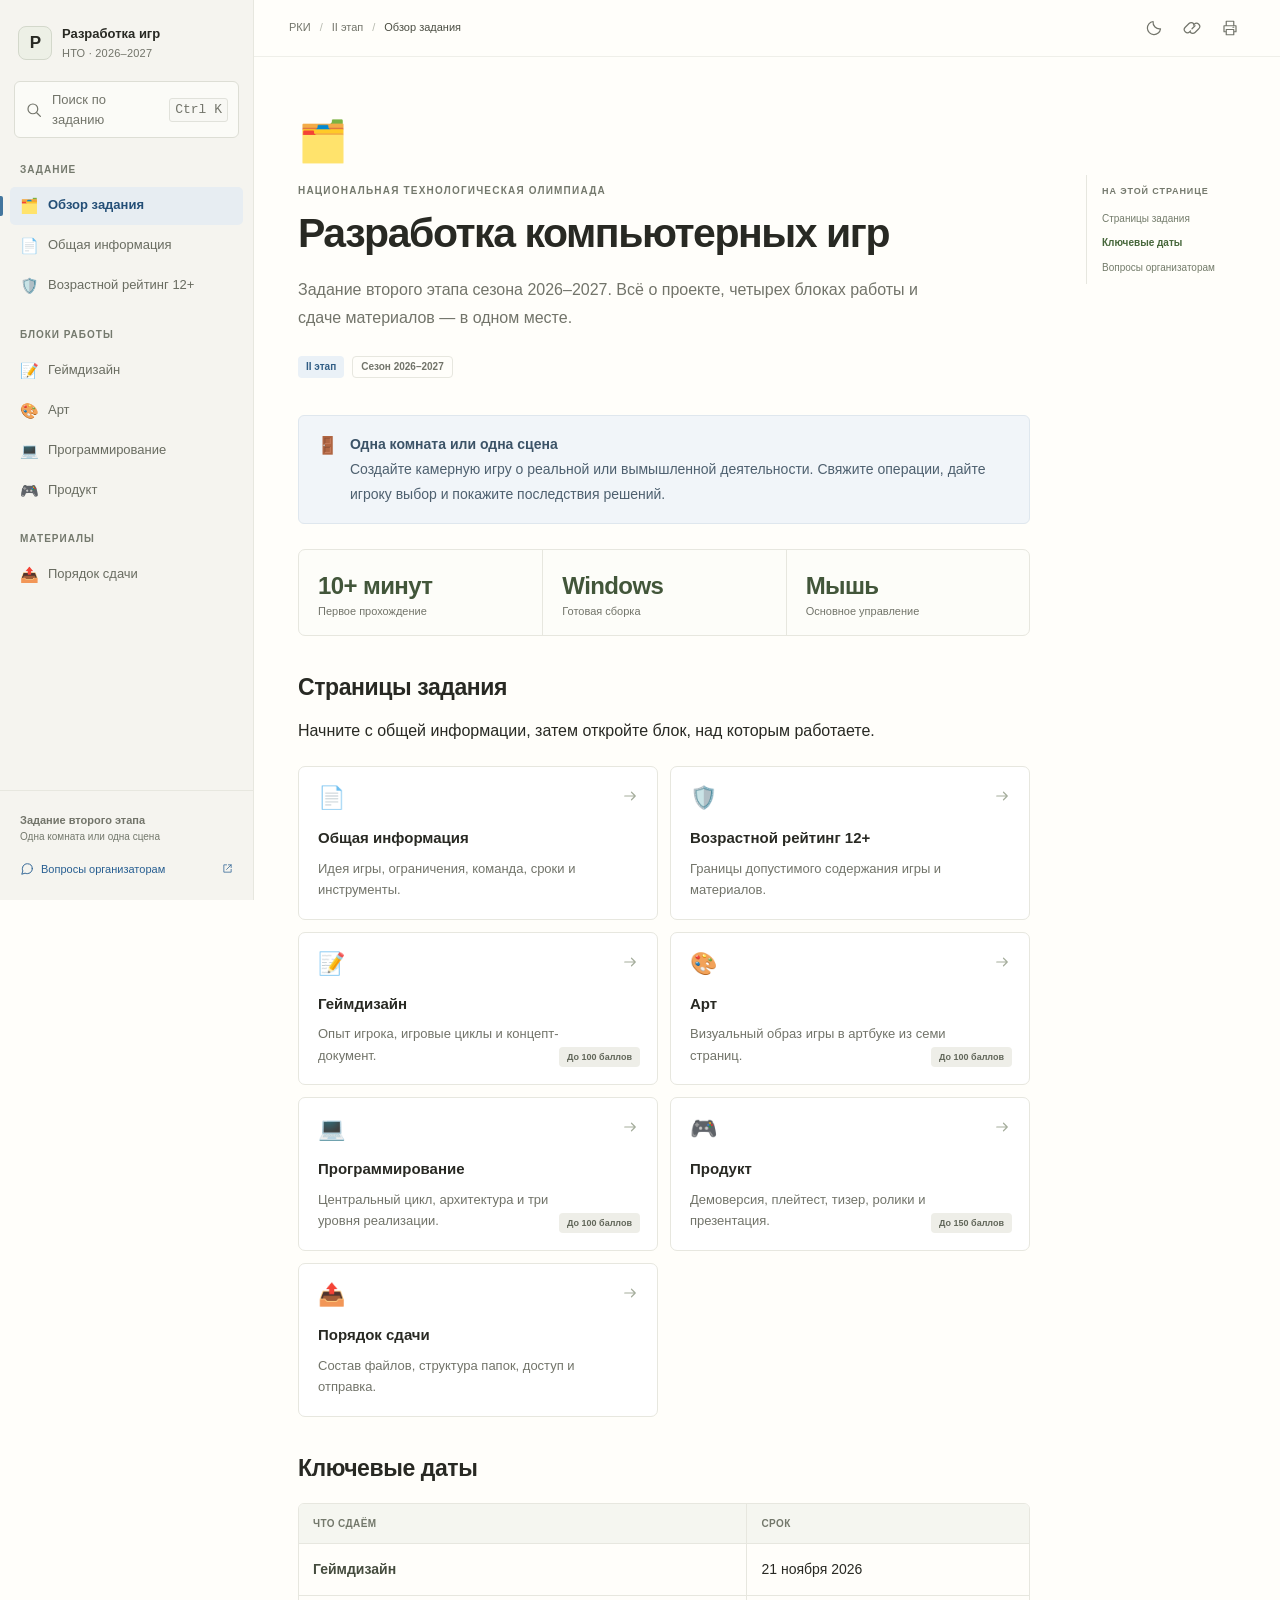
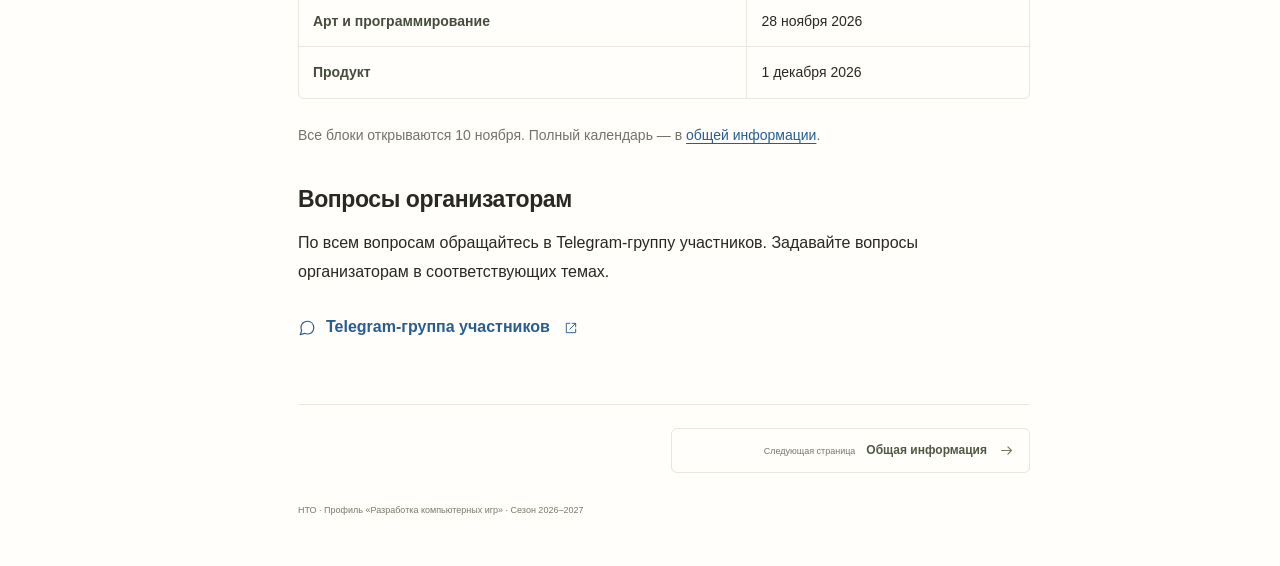
==== commit 9c04d17c: "Start" ====
--- a/index.html
+++ b/index.html
@@ -1,13 +1,13 @@
 <!doctype html>
-<html lang="ru"><head><meta name="robots" content="noindex, nofollow"><meta charset="utf-8"><meta name="viewport" content="width=device-width, initial-scale=1"><meta name="description" content="■■■■■■■■■■■ ■■■■■■■ ■■■■■■■ ■■■■■ ■■■ ■■ ■■■■■■■ ■■■■■■■■■■■ ■■■■■■■■■■■■ ■■■■■ ■■■■■ ■■■■■■■■■■"><meta name="theme-color" content="#f5f4ef"><title>Обзор задания</title><script src="theme.js"></script><link rel="icon" href="favicon.svg" type="image/svg+xml"><link rel="stylesheet" href="styles.css"><link rel="stylesheet" href="extras.css"><link rel="stylesheet" href="theme.css"><link rel="stylesheet" href="preview.css"><script src="search-index.js" defer></script><script src="app.js" defer></script></head>
-<body data-base="" data-page="home"><a class="skip-link" href="#main-content">■■■■■■■ ■ ■■■■■■■■■■</a><div class="app">
-<aside class="sidebar" id="sidebar" aria-label="Навигация по заданию"><div class="sidebar-head"><a class="brand" href="index.html"><span class="brand-mark">■</span><span class="brand-copy">■■■■■■■■■■ ■■■<small>■■■ ■ ■■■■■■■■■</small></span></a></div><button class="search-trigger" type="button" data-search-open aria-label="Открыть поиск"><svg viewbox="0 0 24 24" fill="none" stroke="currentColor" stroke-width="1.6" stroke-linecap="round" stroke-linejoin="round" aria-hidden="true"><circle cx="10.5" cy="10.5" r="6.5"/><path d="m16 16 4.5 4.5"/></svg><span>■■■■■ ■■ ■■■■■■■</span><kbd>■■■■ ■</kbd></button><nav><div class="nav-group"><p class="nav-label">Задание</p><a aria-current="page" class="nav-link is-active" href="index.html"><span class="nav-icon" aria-hidden="true">■■</span><span>Обзор задания</span></a><a class="nav-link" href="general/index.html"><span class="nav-icon" aria-hidden="true">■</span><span>Общая информация</span></a></div><div class="nav-group"><p class="nav-label">Блоки работы</p><a class="nav-link" href="game-design/index.html"><span class="nav-icon" aria-hidden="true">■</span><span>Геймдизайн</span></a><a class="nav-link" href="art/index.html"><span class="nav-icon" aria-hidden="true">■</span><span>Арт</span></a><a class="nav-link" href="programming/index.html"><span class="nav-icon" aria-hidden="true">■</span><span>Программирование</span></a><a class="nav-link" href="product/index.html"><span class="nav-icon" aria-hidden="true">■</span><span>Продукт</span></a></div><div class="nav-group"><p class="nav-label">Материалы</p><a class="nav-link" href="submission/index.html"><span class="nav-icon" aria-hidden="true">■</span><span>Порядок сдачи</span></a></div></nav><div class="sidebar-foot"><strong>■■■■■■■ ■■■■■■■ ■■■■■</strong><span>■■■■ ■■■■■■■ ■■■ ■■■■ ■■■■■</span><a class="support-link" aria-disabled="true" tabindex="-1"><svg viewbox="0 0 24 24" fill="none" stroke="currentColor" stroke-width="1.6" stroke-linecap="round" stroke-linejoin="round" aria-hidden="true"><path d="M21 11.5a8.4 8.4 0 0 1-.9 3.8 8.5 8.5 0 0 1-7.6 4.7 8.4 8.4 0 0 1-3.8-.9L3 21l1.9-5.7a8.4 8.4 0 0 1-.9-3.8 8.5 8.5 0 0 1 4.7-7.6 8.4 8.4 0 0 1 3.8-.9h.5a8.5 8.5 0 0 1 8 8v.5Z"/></svg><span>■■■■■■■ ■■■■■■■■■■■■■</span><svg viewbox="0 0 24 24" fill="none" stroke="currentColor" stroke-width="1.6" stroke-linecap="round" stroke-linejoin="round" aria-hidden="true"><path d="M14 4h6v6M20 4 10 14"/><path d="M10 4H4v16h16v-6"/></svg></a></div></aside>
+<html lang="ru"><head><meta charset="utf-8"><meta name="viewport" content="width=device-width, initial-scale=1"><meta name="description" content="Техническое задание второго этапа НТО по профилю «Разработка компьютерных игр». Сезон 2026–2027."><meta name="theme-color" content="#f5f4ef"><title>Обзор задания · РКИ 2026–2027</title><script src="theme.js"></script><link rel="icon" href="favicon.svg" type="image/svg+xml"><link rel="stylesheet" href="styles.css"><link rel="stylesheet" href="extras.css"><link rel="stylesheet" href="theme.css"><script src="search-index.js" defer></script><script src="app.js" defer></script></head>
+<body data-base="" data-page="home"><a class="skip-link" href="#main-content">Перейти к содержанию</a><div class="app">
+<aside class="sidebar" id="sidebar" aria-label="Навигация по заданию"><div class="sidebar-head"><a class="brand" href="index.html"><span class="brand-mark">Р</span><span class="brand-copy">Разработка игр<small>НТО · 2026–2027</small></span></a></div><button class="search-trigger" type="button" data-search-open><svg viewBox="0 0 24 24" fill="none" stroke="currentColor" stroke-width="1.6" stroke-linecap="round" stroke-linejoin="round" aria-hidden="true"><circle cx="10.5" cy="10.5" r="6.5"/><path d="m16 16 4.5 4.5"/></svg><span>Поиск по заданию</span><kbd>Ctrl K</kbd></button><nav><div class="nav-group"><p class="nav-label">Задание</p><a aria-current="page" class="nav-link is-active" href="index.html"><span class="nav-icon" aria-hidden="true">🗂️</span><span>Обзор задания</span></a><a class="nav-link" href="general/index.html"><span class="nav-icon" aria-hidden="true">📄</span><span>Общая информация</span></a><a class="nav-link" href="age-rating/index.html"><span class="nav-icon" aria-hidden="true">🛡️</span><span>Возрастной рейтинг 12+</span></a></div><div class="nav-group"><p class="nav-label">Блоки работы</p><a class="nav-link" href="game-design/index.html"><span class="nav-icon" aria-hidden="true">📝</span><span>Геймдизайн</span></a><a class="nav-link" href="art/index.html"><span class="nav-icon" aria-hidden="true">🎨</span><span>Арт</span></a><a class="nav-link" href="programming/index.html"><span class="nav-icon" aria-hidden="true">💻</span><span>Программирование</span></a><a class="nav-link" href="product/index.html"><span class="nav-icon" aria-hidden="true">🎮</span><span>Продукт</span></a></div><div class="nav-group"><p class="nav-label">Материалы</p><a class="nav-link" href="submission/index.html"><span class="nav-icon" aria-hidden="true">📤</span><span>Порядок сдачи</span></a></div></nav><div class="sidebar-foot"><strong>Задание второго этапа</strong><span>Одна комната или одна сцена</span><a class="support-link" href="https://t.me/ontigamedev" target="_blank" rel="noopener noreferrer"><svg viewBox="0 0 24 24" fill="none" stroke="currentColor" stroke-width="1.6" stroke-linecap="round" stroke-linejoin="round" aria-hidden="true"><path d="M21 11.5a8.4 8.4 0 0 1-.9 3.8 8.5 8.5 0 0 1-7.6 4.7 8.4 8.4 0 0 1-3.8-.9L3 21l1.9-5.7a8.4 8.4 0 0 1-.9-3.8 8.5 8.5 0 0 1 4.7-7.6 8.4 8.4 0 0 1 3.8-.9h.5a8.5 8.5 0 0 1 8 8v.5Z"/></svg><span>Вопросы организаторам</span><svg viewBox="0 0 24 24" fill="none" stroke="currentColor" stroke-width="1.6" stroke-linecap="round" stroke-linejoin="round" aria-hidden="true"><path d="M14 4h6v6M20 4 10 14"/><path d="M10 4H4v16h16v-6"/></svg></a></div></aside>
 <button class="sidebar-scrim" type="button" aria-label="Закрыть меню" hidden></button>
-<main class="main" id="main-content" tabindex="-1"><header class="topbar"><button class="menu-toggle" aria-label="Открыть меню" aria-controls="sidebar" aria-expanded="false"><svg viewbox="0 0 24 24" fill="none" stroke="currentColor" stroke-width="1.6" stroke-linecap="round" stroke-linejoin="round" aria-hidden="true"><path d="M4 6h16M4 12h16M4 18h16"/></svg></button><nav class="breadcrumbs" aria-label="Хлебные крошки"><a href="index.html">■■■</a><span class="separator" aria-hidden="true">■</span><span>■■ ■■■■</span><span class="separator" aria-hidden="true">■</span><span class="current" aria-current="page">Обзор задания</span></nav><div class="topbar-actions"><button class="icon-button theme-toggle" type="button" data-theme-toggle aria-label="Включить тёмную тему" aria-pressed="false" title="Включить тёмную тему"><span class="theme-moon"><svg viewbox="0 0 24 24" fill="none" stroke="currentColor" stroke-width="1.6" stroke-linecap="round" stroke-linejoin="round" aria-hidden="true"><path d="M20.7 13.2A8.8 8.8 0 0 1 10.8 3.3 8.8 8.8 0 1 0 20.7 13.2Z"/></svg></span><span class="theme-sun"><svg viewbox="0 0 24 24" fill="none" stroke="currentColor" stroke-width="1.6" stroke-linecap="round" stroke-linejoin="round" aria-hidden="true"><circle cx="12" cy="12" r="4"/><path d="M12 2v2m0 16v2M2 12h2m16 0h2M5 5l1.4 1.4m11.2 11.2L19 19M5 19l1.4-1.4M17.6 6.4 19 5"/></svg></span></button><button class="icon-button" type="button" data-copy-page aria-label="Скопировать ссылку на страницу" title="Скопировать ссылку"><svg viewbox="0 0 24 24" fill="none" stroke="currentColor" stroke-width="1.6" stroke-linecap="round" stroke-linejoin="round" aria-hidden="true"><path d="m10 13 4-4M8 16l-1 1a4.2 4.2 0 0 1-6-6l5-5a4.2 4.2 0 0 1 6 0m0 2 1-1a4.2 4.2 0 0 1 6 6l-5 5a4.2 4.2 0 0 1-6 0" transform="translate(2 0)"/></svg></button><button class="icon-button" type="button" data-print aria-label="Распечатать страницу" title="Печать"><svg viewbox="0 0 24 24" fill="none" stroke="currentColor" stroke-width="1.6" stroke-linecap="round" stroke-linejoin="round" aria-hidden="true"><path d="M7 8V3h10v5M7 17H4V9h16v8h-3M7 14h10v7H7zM16 11h1"/></svg></button></div></header>
-<div class="page-layout"><article class="page"><div class="page-icon" aria-hidden="true">■■</div><p class="eyebrow">■■■■■■■■■■■■ ■■■■■■■■■■■■■■■ ■■■■■■■■■</p><h1 class="page-title">Разработка компьютерных игр</h1><p class="page-lead">■■■■■■■ ■■■■■■■ ■■■■■ ■■■■■■ ■■■■■■■■■■ ■■■ ■ ■■■■■■■■ ■■■■■■■ ■■■■■■ ■■■■■■ ■ ■■■■■ ■■■■■■■■■■ ■ ■ ■■■■■ ■■■■■■</p><div class="page-meta"><span class="badge badge-blue">■■ ■■■■</span><span class="badge badge-outline">■■■■■ ■■■■■■■■■</span></div><div class="content"><div class="callout"><span class="callout-icon" aria-hidden="true">■</span><div class="callout-body"><strong>■■■■ ■■■■■■■ ■■■ ■■■■ ■■■■■</strong><p>■■■■■■■■ ■■■■■■■■ ■■■■ ■ ■■■■■■■■ ■■■ ■■■■■■■■■■■ ■■■■■■■■■■■■■ ■■■■■■■ ■■■■■■■■■ ■■■■■ ■■■■■■ ■■■■■ ■ ■■■■■■■■ ■■■■■■■■■■■ ■■■■■■■■</p></div></div>
-    <div class="stats-grid" aria-label="■■■■■■ ■ ■■■■■■■■■■"><div class="stat"><span class="stat-value">■■■ ■■■■■</span><span class="stat-label">■■■■■■ ■■■■■■■■■■■</span></div><div class="stat"><span class="stat-value">■■■■■■■</span><span class="stat-label">■■■■■■■ ■■■■■■</span></div><div class="stat"><span class="stat-value">■■■■</span><span class="stat-label">■■■■■■■■ ■■■■■■■■■■</span></div></div>
-    <h2 id="pages">Страницы задания</h2><p>■■■■■■■ ■ ■■■■■ ■■■■■■■■■■■ ■■■■■ ■■■■■■■■ ■■■■■ ■■■ ■■■■■■■ ■■■■■■■■■■</p><div class="page-grid"><a class="page-card" href="general/index.html"><span class="card-icon" aria-hidden="true">■</span><div><span class="card-title">Общая информация</span><p class="card-description">■■■■ ■■■■■ ■■■■■■■■■■■■ ■■■■■■■■ ■■■■■ ■ ■■■■■■■■■■■■</p></div><span class="card-arrow"><svg viewbox="0 0 24 24" fill="none" stroke="currentColor" stroke-width="1.6" stroke-linecap="round" stroke-linejoin="round" aria-hidden="true"><path d="M5 12h14m-5-5 5 5-5 5"/></svg></span></a><a class="page-card" href="game-design/index.html"><span class="card-icon" aria-hidden="true">■</span><div><span class="card-title">Геймдизайн</span><p class="card-description">■■■■ ■■■■■■■ ■■■■■■■ ■■■■■ ■ ■■■■■■■■■■■■■■■■■</p><span class="badge">■■ ■■■ ■■■■■■</span></div><span class="card-arrow"><svg viewbox="0 0 24 24" fill="none" stroke="currentColor" stroke-width="1.6" stroke-linecap="round" stroke-linejoin="round" aria-hidden="true"><path d="M5 12h14m-5-5 5 5-5 5"/></svg></span></a><a class="page-card" href="art/index.html"><span class="card-icon" aria-hidden="true">■</span><div><span class="card-title">Арт</span><p class="card-description">■■■■■■■■■■ ■■■■■ ■■■■ ■ ■■■■■■■ ■■ ■■■■ ■■■■■■■■</p><span class="badge">■■ ■■■ ■■■■■■</span></div><span class="card-arrow"><svg viewbox="0 0 24 24" fill="none" stroke="currentColor" stroke-width="1.6" stroke-linecap="round" stroke-linejoin="round" aria-hidden="true"><path d="M5 12h14m-5-5 5 5-5 5"/></svg></span></a><a class="page-card" href="programming/index.html"><span class="card-icon" aria-hidden="true">■</span><div><span class="card-title">Программирование</span><p class="card-description">■■■■■■■■■■■ ■■■■■ ■■■■■■■■■■■ ■ ■■■ ■■■■■■ ■■■■■■■■■■■</p><span class="badge">■■ ■■■ ■■■■■■</span></div><span class="card-arrow"><svg viewbox="0 0 24 24" fill="none" stroke="currentColor" stroke-width="1.6" stroke-linecap="round" stroke-linejoin="round" aria-hidden="true"><path d="M5 12h14m-5-5 5 5-5 5"/></svg></span></a><a class="page-card" href="product/index.html"><span class="card-icon" aria-hidden="true">■</span><div><span class="card-title">Продукт</span><p class="card-description">■■■■■■■■■■■ ■■■■■■■■■ ■■■■■■ ■■■■■■ ■ ■■■■■■■■■■■■</p><span class="badge">■■ ■■■ ■■■■■■</span></div><span class="card-arrow"><svg viewbox="0 0 24 24" fill="none" stroke="currentColor" stroke-width="1.6" stroke-linecap="round" stroke-linejoin="round" aria-hidden="true"><path d="M5 12h14m-5-5 5 5-5 5"/></svg></span></a><a class="page-card" href="submission/index.html"><span class="card-icon" aria-hidden="true">■</span><div><span class="card-title">Порядок сдачи</span><p class="card-description">■■■■■■ ■■■■■■■ ■■■■■■■■■ ■■■■■■ ■■■■■■ ■ ■■■■■■■■■</p></div><span class="card-arrow"><svg viewbox="0 0 24 24" fill="none" stroke="currentColor" stroke-width="1.6" stroke-linecap="round" stroke-linejoin="round" aria-hidden="true"><path d="M5 12h14m-5-5 5 5-5 5"/></svg></span></a></div>
-    <h2 id="dates">Ключевые даты</h2><div class="table-wrap"><table><thead><tr><th scope="col">Что сдаём</th><th scope="col">Срок</th></tr></thead><tbody><tr><td>■■■■■■■■■■</td><td>■■ ■■■■■■ ■■■■</td></tr><tr><td>■■■ ■ ■■■■■■■■■■■■■■■■</td><td>■■ ■■■■■■ ■■■■</td></tr><tr><td>■■■■■■■</td><td>■ ■■■■■■■ ■■■■</td></tr></tbody></table></div><p class="secondary-text">■■■ ■■■■■ ■■■■■■■■■■■ ■ ■■■■■■■ ■■■■■■ ■■■■■■■■■ ■ ■ <a href="general/index.html#dates">■■■■■ ■■■■■■■■■■</a>■</p>
-    <h2 id="questions">Вопросы организаторам</h2><p>■■ ■■■■ ■■■■■■■■ ■■■■■■■■■■■ ■ ■■■■■■■■■■■■■■■ ■■■■■■■■■■■ ■■■■■■■■■ ■■■■■■■ ■■■■■■■■■■■■■ ■ ■■■■■■■■■■■■■■■ ■■■■■■</p><a class="resource-link" aria-disabled="true" tabindex="-1"><svg viewbox="0 0 24 24" fill="none" stroke="currentColor" stroke-width="1.6" stroke-linecap="round" stroke-linejoin="round" aria-hidden="true"><path d="M21 11.5a8.4 8.4 0 0 1-.9 3.8 8.5 8.5 0 0 1-7.6 4.7 8.4 8.4 0 0 1-3.8-.9L3 21l1.9-5.7a8.4 8.4 0 0 1-.9-3.8 8.5 8.5 0 0 1 4.7-7.6 8.4 8.4 0 0 1 3.8-.9h.5a8.5 8.5 0 0 1 8 8v.5Z"/></svg><span>■■■■■■■■■■■■■■■ ■■■■■■■■■■</span><svg viewbox="0 0 24 24" fill="none" stroke="currentColor" stroke-width="1.6" stroke-linecap="round" stroke-linejoin="round" aria-hidden="true"><path d="M14 4h6v6M20 4 10 14"/><path d="M10 4H4v16h16v-6"/></svg></a></div><nav class="page-navigation" aria-label="Соседние страницы"><span></span><a class="next" href="general/index.html"><small>■■■■■■■■■ ■■■■■■■■</small><strong>Общая информация</strong><span class="nav-arrow"><svg viewbox="0 0 24 24" fill="none" stroke="currentColor" stroke-width="1.6" stroke-linecap="round" stroke-linejoin="round" aria-hidden="true"><path d="M5 12h14m-5-5 5 5-5 5"/></svg></span></a></nav><footer class="page-footer">■■■ ■ ■■■■■■■ ■■■■■■■■■■■ ■■■■■■■■■■■■ ■■■■ ■ ■■■■■ ■■■■■■■■■</footer></article><aside class="toc" aria-label="На этой странице"><p class="toc-title">На этой странице</p><a href="#pages">Страницы задания</a><a href="#dates">Ключевые даты</a><a href="#questions">Вопросы организаторам</a></aside></div></main></div>
-<div class="search-overlay" hidden><div class="search-dialog" role="dialog" aria-modal="true" aria-label="Поиск по заданию"><div class="search-header"><svg viewbox="0 0 24 24" fill="none" stroke="currentColor" stroke-width="1.6" stroke-linecap="round" stroke-linejoin="round" aria-hidden="true"><circle cx="10.5" cy="10.5" r="6.5"/><path d="m16 16 4.5 4.5"/></svg><input class="search-input" type="search" placeholder="■■■■■ ■■ ■■■■■■■■■ ■ ■■■■■■■■" aria-label="Поисковый запрос" autocomplete="off" aria-controls="search-results"><button class="search-close" type="button" aria-label="Закрыть поиск"><svg viewbox="0 0 24 24" fill="none" stroke="currentColor" stroke-width="1.6" stroke-linecap="round" stroke-linejoin="round" aria-hidden="true"><path d="m6 6 12 12M18 6 6 18"/></svg></button></div><div class="search-results" id="search-results" aria-live="polite"></div><div class="search-hint"><span>■ ■ ■■■■■■■ ■ ■■■■■ ■■■■■■■</span><span>■■■ ■■■■■■■</span></div></div></div><div class="toast" role="status" aria-live="polite"></div>
+<main class="main" id="main-content" tabindex="-1"><header class="topbar"><button class="menu-toggle" aria-label="Открыть меню" aria-controls="sidebar" aria-expanded="false"><svg viewBox="0 0 24 24" fill="none" stroke="currentColor" stroke-width="1.6" stroke-linecap="round" stroke-linejoin="round" aria-hidden="true"><path d="M4 6h16M4 12h16M4 18h16"/></svg></button><nav class="breadcrumbs" aria-label="Хлебные крошки"><a href="index.html">РКИ</a><span class="separator" aria-hidden="true">/</span><span>II этап</span><span class="separator" aria-hidden="true">/</span><span class="current" aria-current="page">Обзор задания</span></nav><div class="topbar-actions"><button class="icon-button theme-toggle" type="button" data-theme-toggle aria-label="Включить тёмную тему" aria-pressed="false" title="Включить тёмную тему"><span class="theme-moon"><svg viewBox="0 0 24 24" fill="none" stroke="currentColor" stroke-width="1.6" stroke-linecap="round" stroke-linejoin="round" aria-hidden="true"><path d="M20.7 13.2A8.8 8.8 0 0 1 10.8 3.3 8.8 8.8 0 1 0 20.7 13.2Z"/></svg></span><span class="theme-sun"><svg viewBox="0 0 24 24" fill="none" stroke="currentColor" stroke-width="1.6" stroke-linecap="round" stroke-linejoin="round" aria-hidden="true"><circle cx="12" cy="12" r="4"/><path d="M12 2v2m0 16v2M2 12h2m16 0h2M5 5l1.4 1.4m11.2 11.2L19 19M5 19l1.4-1.4M17.6 6.4 19 5"/></svg></span></button><button class="icon-button" type="button" data-copy-page aria-label="Скопировать ссылку на страницу" title="Скопировать ссылку"><svg viewBox="0 0 24 24" fill="none" stroke="currentColor" stroke-width="1.6" stroke-linecap="round" stroke-linejoin="round" aria-hidden="true"><path d="m10 13 4-4M8 16l-1 1a4.2 4.2 0 0 1-6-6l5-5a4.2 4.2 0 0 1 6 0m0 2 1-1a4.2 4.2 0 0 1 6 6l-5 5a4.2 4.2 0 0 1-6 0" transform="translate(2 0)"/></svg></button><button class="icon-button" type="button" data-print aria-label="Распечатать страницу" title="Печать"><svg viewBox="0 0 24 24" fill="none" stroke="currentColor" stroke-width="1.6" stroke-linecap="round" stroke-linejoin="round" aria-hidden="true"><path d="M7 8V3h10v5M7 17H4V9h16v8h-3M7 14h10v7H7zM16 11h1"/></svg></button></div></header>
+<div class="page-layout"><article class="page"><div class="page-icon" aria-hidden="true">🗂️</div><p class="eyebrow">Национальная технологическая олимпиада</p><h1 class="page-title">Разработка компьютерных игр</h1><p class="page-lead">Задание второго этапа сезона 2026–2027. Всё о проекте, четырех блоках работы и сдаче материалов — в одном месте.</p><div class="page-meta"><span class="badge badge-blue">II этап</span><span class="badge badge-outline">Сезон 2026–2027</span></div><div class="content"><div class="callout"><span class="callout-icon" aria-hidden="true">🚪</span><div class="callout-body"><strong>Одна комната или одна сцена</strong><p>Создайте камерную игру о реальной или вымышленной деятельности. Свяжите операции, дайте игроку выбор и покажите последствия решений.</p></div></div>
+    <div class="stats-grid" aria-label="Кратко о демоверсии"><div class="stat"><span class="stat-value">10+ минут</span><span class="stat-label">Первое прохождение</span></div><div class="stat"><span class="stat-value">Windows</span><span class="stat-label">Готовая сборка</span></div><div class="stat"><span class="stat-value">Мышь</span><span class="stat-label">Основное управление</span></div></div>
+    <h2 id="pages">Страницы задания</h2><p>Начните с общей информации, затем откройте блок, над которым работаете.</p><div class="page-grid"><a class="page-card" href="general/index.html"><span class="card-icon" aria-hidden="true">📄</span><div><span class="card-title">Общая информация</span><p class="card-description">Идея игры, ограничения, команда, сроки и инструменты.</p></div><span class="card-arrow"><svg viewBox="0 0 24 24" fill="none" stroke="currentColor" stroke-width="1.6" stroke-linecap="round" stroke-linejoin="round" aria-hidden="true"><path d="M5 12h14m-5-5 5 5-5 5"/></svg></span></a><a class="page-card" href="age-rating/index.html"><span class="card-icon" aria-hidden="true">🛡️</span><div><span class="card-title">Возрастной рейтинг 12+</span><p class="card-description">Границы допустимого содержания игры и материалов.</p></div><span class="card-arrow"><svg viewBox="0 0 24 24" fill="none" stroke="currentColor" stroke-width="1.6" stroke-linecap="round" stroke-linejoin="round" aria-hidden="true"><path d="M5 12h14m-5-5 5 5-5 5"/></svg></span></a><a class="page-card" href="game-design/index.html"><span class="card-icon" aria-hidden="true">📝</span><div><span class="card-title">Геймдизайн</span><p class="card-description">Опыт игрока, игровые циклы и концепт-документ.</p><span class=badge>До 100 баллов</span></div><span class="card-arrow"><svg viewBox="0 0 24 24" fill="none" stroke="currentColor" stroke-width="1.6" stroke-linecap="round" stroke-linejoin="round" aria-hidden="true"><path d="M5 12h14m-5-5 5 5-5 5"/></svg></span></a><a class="page-card" href="art/index.html"><span class="card-icon" aria-hidden="true">🎨</span><div><span class="card-title">Арт</span><p class="card-description">Визуальный образ игры в артбуке из семи страниц.</p><span class=badge>До 100 баллов</span></div><span class="card-arrow"><svg viewBox="0 0 24 24" fill="none" stroke="currentColor" stroke-width="1.6" stroke-linecap="round" stroke-linejoin="round" aria-hidden="true"><path d="M5 12h14m-5-5 5 5-5 5"/></svg></span></a><a class="page-card" href="programming/index.html"><span class="card-icon" aria-hidden="true">💻</span><div><span class="card-title">Программирование</span><p class="card-description">Центральный цикл, архитектура и три уровня реализации.</p><span class=badge>До 100 баллов</span></div><span class="card-arrow"><svg viewBox="0 0 24 24" fill="none" stroke="currentColor" stroke-width="1.6" stroke-linecap="round" stroke-linejoin="round" aria-hidden="true"><path d="M5 12h14m-5-5 5 5-5 5"/></svg></span></a><a class="page-card" href="product/index.html"><span class="card-icon" aria-hidden="true">🎮</span><div><span class="card-title">Продукт</span><p class="card-description">Демоверсия, плейтест, тизер, ролики и презентация.</p><span class=badge>До 150 баллов</span></div><span class="card-arrow"><svg viewBox="0 0 24 24" fill="none" stroke="currentColor" stroke-width="1.6" stroke-linecap="round" stroke-linejoin="round" aria-hidden="true"><path d="M5 12h14m-5-5 5 5-5 5"/></svg></span></a><a class="page-card" href="submission/index.html"><span class="card-icon" aria-hidden="true">📤</span><div><span class="card-title">Порядок сдачи</span><p class="card-description">Состав файлов, структура папок, доступ и отправка.</p></div><span class="card-arrow"><svg viewBox="0 0 24 24" fill="none" stroke="currentColor" stroke-width="1.6" stroke-linecap="round" stroke-linejoin="round" aria-hidden="true"><path d="M5 12h14m-5-5 5 5-5 5"/></svg></span></a></div>
+    <h2 id="dates">Ключевые даты</h2><div class="table-wrap"><table><thead><tr><th scope="col">Что сдаём</th><th scope="col">Срок</th></tr></thead><tbody><tr><td>Геймдизайн</td><td>21 ноября 2026</td></tr><tr><td>Арт и программирование</td><td>28 ноября 2026</td></tr><tr><td>Продукт</td><td>1 декабря 2026</td></tr></tbody></table></div><p class="secondary-text">Все блоки открываются 10 ноября. Полный календарь — в <a href="general/index.html#dates">общей информации</a>.</p>
+    <h2 id="questions">Вопросы организаторам</h2><p>По всем вопросам обращайтесь в Telegram-группу участников. Задавайте вопросы организаторам в соответствующих темах.</p><a class="resource-link" href="https://t.me/ontigamedev" target="_blank" rel="noopener noreferrer"><svg viewBox="0 0 24 24" fill="none" stroke="currentColor" stroke-width="1.6" stroke-linecap="round" stroke-linejoin="round" aria-hidden="true"><path d="M21 11.5a8.4 8.4 0 0 1-.9 3.8 8.5 8.5 0 0 1-7.6 4.7 8.4 8.4 0 0 1-3.8-.9L3 21l1.9-5.7a8.4 8.4 0 0 1-.9-3.8 8.5 8.5 0 0 1 4.7-7.6 8.4 8.4 0 0 1 3.8-.9h.5a8.5 8.5 0 0 1 8 8v.5Z"/></svg><span>Telegram-группа участников</span><svg viewBox="0 0 24 24" fill="none" stroke="currentColor" stroke-width="1.6" stroke-linecap="round" stroke-linejoin="round" aria-hidden="true"><path d="M14 4h6v6M20 4 10 14"/><path d="M10 4H4v16h16v-6"/></svg></a></div><nav class="page-navigation" aria-label="Соседние страницы"><span></span><a class="next" href="general/index.html"><small>Следующая страница</small><strong>Общая информация</strong><span class="nav-arrow"><svg viewBox="0 0 24 24" fill="none" stroke="currentColor" stroke-width="1.6" stroke-linecap="round" stroke-linejoin="round" aria-hidden="true"><path d="M5 12h14m-5-5 5 5-5 5"/></svg></span></a></nav><footer class="page-footer">НТО · Профиль «Разработка компьютерных игр» · Сезон 2026–2027</footer></article><aside class="toc" aria-label="На этой странице"><p class="toc-title">На этой странице</p><a href="#pages">Страницы задания</a><a href="#dates">Ключевые даты</a><a href="#questions">Вопросы организаторам</a></aside></div></main></div>
+<div class="search-overlay" hidden><div class="search-dialog" role="dialog" aria-modal="true" aria-label="Поиск по заданию"><div class="search-header"><svg viewBox="0 0 24 24" fill="none" stroke="currentColor" stroke-width="1.6" stroke-linecap="round" stroke-linejoin="round" aria-hidden="true"><circle cx="10.5" cy="10.5" r="6.5"/><path d="m16 16 4.5 4.5"/></svg><input class="search-input" type="search" placeholder="Поиск по страницам и разделам" aria-label="Поисковый запрос" autocomplete="off" aria-controls="search-results"><button class="search-close" type="button" aria-label="Закрыть поиск"><svg viewBox="0 0 24 24" fill="none" stroke="currentColor" stroke-width="1.6" stroke-linecap="round" stroke-linejoin="round" aria-hidden="true"><path d="m6 6 12 12M18 6 6 18"/></svg></button></div><div class="search-results" id="search-results" aria-live="polite"></div><div class="search-hint"><span>↑ ↓ выбрать · Enter открыть</span><span>Esc закрыть</span></div></div></div><div class="toast" role="status" aria-live="polite"></div>
 </body></html>
--- a/extras.css
+++ b/extras.css
@@ -1,2 +1,31 @@
 .resource-link{display:inline-flex;max-width:100%;align-items:center;gap:10px;margin:8px 0;padding:8px 0;font-weight:550;text-decoration:none}.resource-link>svg{width:18px;height:18px}.resource-link>svg:last-child{width:14px;height:14px;margin-left:4px}.resource-link:hover span{text-decoration:underline}.account-list{display:grid;gap:14px;margin:18px 0}.account>a:first-child{display:flex;align-items:center;gap:7px;width:fit-content;font-weight:600}.account a svg{width:13px;height:13px}.account-email{font-size:13px;color:var(--muted);text-decoration:none}.file-list>li{position:relative}.file-list .copy-file{margin-left:auto;flex-shrink:0}.file-list>li>div{min-width:0;flex:1}.file-name{overflow-wrap:anywhere}.search-open{overflow:hidden}.search-result-path{display:block;font-size:11px;color:var(--muted);margin-bottom:4px}.search-result strong{display:block}.search-result p{margin:5px 0 0;font-size:13px;color:var(--muted);line-height:1.55}.search-result.is-selected{background:var(--blue-soft)}.search-result mark{background:#eee9c9;color:var(--ink);border-radius:2px}.search-empty strong{font-weight:600;color:var(--ink)}.search-empty p{margin:8px 0}.toast{position:fixed;z-index:150;bottom:24px;left:calc(50% + 127px);max-width:calc(100vw - 32px);padding:10px 16px;border-radius:6px;background:#30332f;color:#fff;font-size:13px;box-shadow:0 4px 24px #0002;transform:translate(-50%,12px);opacity:0;pointer-events:none;transition:opacity .15s,transform .15s}.toast.visible{opacity:1;transform:translate(-50%,0)}.table-wrap:focus-visible{outline:2px solid var(--blue);outline-offset:3px}.secondary-text{color:var(--muted);font-size:14px}.page:has(.stats-grid) .page-title{max-width:700px}.page-card .badge{margin-top:10px}.page-grid .page-card{align-items:flex-start}.page-grid .card-description{margin:5px 0 0}.page-navigation .nav-arrow svg{width:17px;height:17px}.content section+section{margin-top:34px}@media(max-width:760px){.toast{left:50%}.account-email{font-size:12px}.resource-link{font-size:14px}.breadcrumbs>span:not(.current):not(.separator){display:none}}@media print{.search-overlay,.toast,.copy-file{display:none!important}.resource-link{color:#000}.page-navigation{display:none}}
 .support-link{display:flex;align-items:center;gap:7px;margin-top:14px;color:var(--blue)!important;text-decoration:none;font-size:11px}.support-link:hover{text-decoration:underline}.support-link svg{width:14px;height:14px}.support-link svg:last-child{width:11px;height:11px;margin-left:auto}
+
+.folder-example { margin: 28px 0; border: 1px solid var(--line); border-radius: 8px; overflow: hidden; background: var(--surface); }
+.example-heading { padding: 18px 20px; border-bottom: 1px solid var(--line); }
+.content .example-heading h3 { margin: 0 0 5px; color: var(--ink); font-size: 18px; }
+.content .example-heading p { margin: 0; color: var(--muted); font-size: 13px; }
+.example-table-wrap { min-width: 0; }
+.content .folder-example table { width: 100%; margin: 0; table-layout: fixed; font-size: 12px; }
+.content .folder-example th, .content .folder-example td { padding: 8px 14px; border: 0; border-bottom: 1px solid var(--line); color: var(--ink); line-height: 1.5; }
+.content .folder-example thead th { color: var(--muted); background: var(--sidebar); font-size: 10px; }
+.content .folder-example thead th:last-child { width: 104px; }
+.content .folder-example .example-root td { padding: 13px 14px; background: var(--blue-soft); overflow-wrap: anywhere; }
+.content .folder-example .example-folder th { padding-top: 13px; padding-left: 28px; text-align: left; background: var(--surface); text-transform: none; letter-spacing: normal; font-size: 13px; overflow-wrap: anywhere; }
+.content .folder-example .example-file td:first-child { padding-left: 44px; }
+.example-file-label { display: flex; align-items: flex-start; gap: 8px; min-width: 0; }
+.example-file-label > span:last-child { min-width: 0; overflow-wrap: anywhere; }
+.example-file-type { flex: 0 0 29px; margin-top: 1px; padding: 2px 0; border: 1px solid var(--line); border-radius: 3px; background: var(--sidebar); color: var(--muted); text-align: center; font-size: 8px; font-weight: 700; line-height: 1.6; }
+.example-deadline { color: var(--muted)!important; font-variant-numeric: tabular-nums; white-space: nowrap; }
+.content .folder-example .example-note td { padding: 2px 14px 10px 44px; color: var(--muted); font-size: 11px; }
+.content .folder-example .example-caption { margin: 0; padding: 13px 20px; color: var(--muted); background: var(--sidebar); font-size: 12px; }
+@media (max-width: 460px) {
+  .example-heading { padding: 15px 12px; }
+  .content .folder-example th, .content .folder-example td { padding-right: 9px; padding-left: 9px; }
+  .content .folder-example thead th:last-child { width: 88px; }
+  .content .folder-example .example-folder th { padding-left: 16px; }
+  .content .folder-example .example-file td:first-child, .content .folder-example .example-note td { padding-left: 20px; }
+  .example-file-type { display: none; }
+  .content .folder-example .example-caption { padding: 12px; }
+}
+@media print { .folder-example { overflow: visible; } .example-heading, .example-folder { break-after: avoid; } }
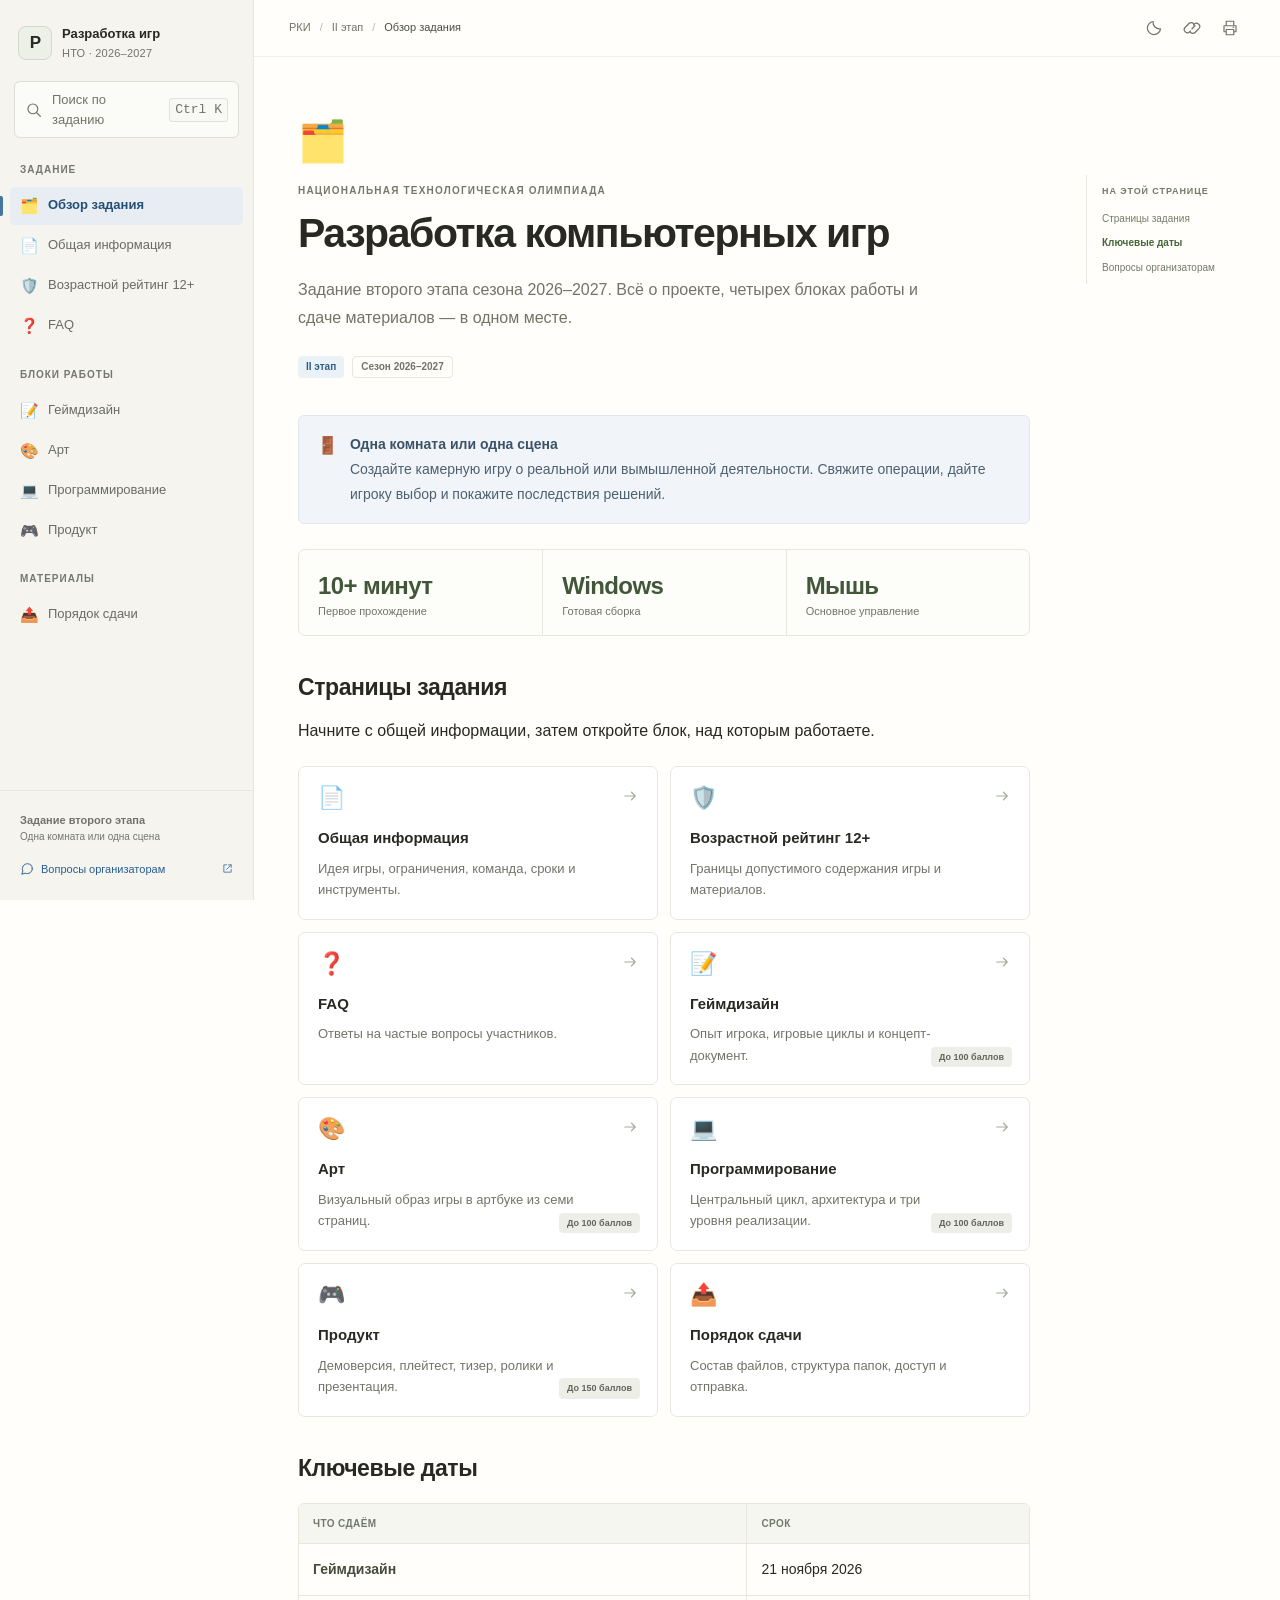
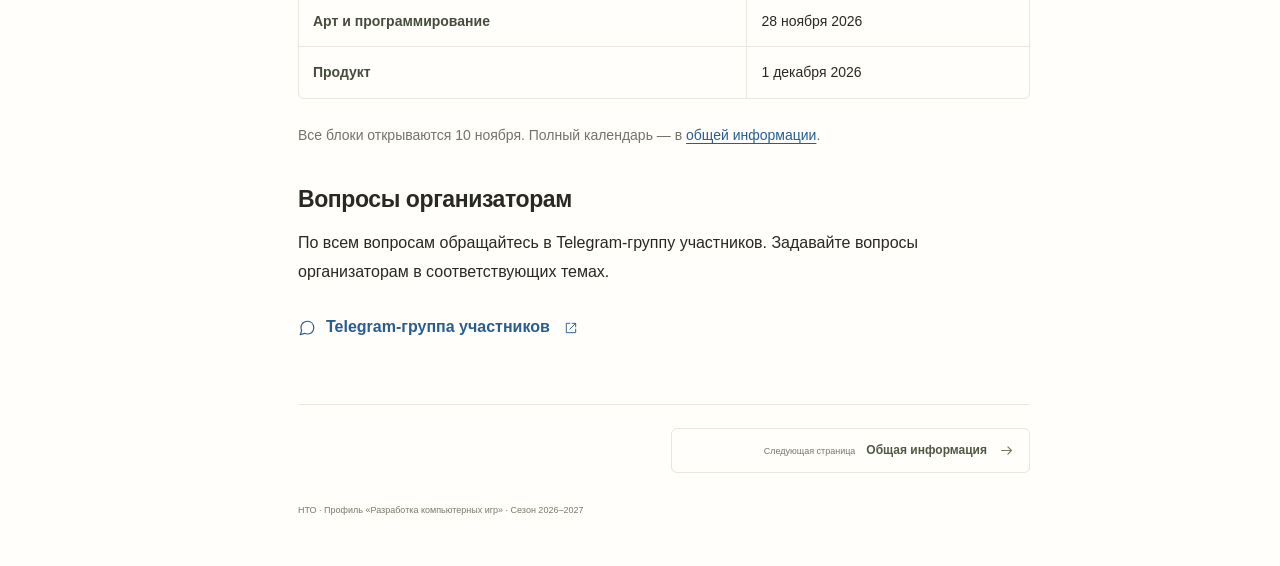
==== commit ad5678dd: "+FAQ" ====
--- a/index.html
+++ b/index.html
@@ -1,12 +1,12 @@
 <!doctype html>
 <html lang="ru"><head><meta charset="utf-8"><meta name="viewport" content="width=device-width, initial-scale=1"><meta name="description" content="Техническое задание второго этапа НТО по профилю «Разработка компьютерных игр». Сезон 2026–2027."><meta name="theme-color" content="#f5f4ef"><title>Обзор задания · РКИ 2026–2027</title><script src="theme.js"></script><link rel="icon" href="favicon.svg" type="image/svg+xml"><link rel="stylesheet" href="styles.css"><link rel="stylesheet" href="extras.css"><link rel="stylesheet" href="theme.css"><script src="search-index.js" defer></script><script src="app.js" defer></script></head>
 <body data-base="" data-page="home"><a class="skip-link" href="#main-content">Перейти к содержанию</a><div class="app">
-<aside class="sidebar" id="sidebar" aria-label="Навигация по заданию"><div class="sidebar-head"><a class="brand" href="index.html"><span class="brand-mark">Р</span><span class="brand-copy">Разработка игр<small>НТО · 2026–2027</small></span></a></div><button class="search-trigger" type="button" data-search-open><svg viewBox="0 0 24 24" fill="none" stroke="currentColor" stroke-width="1.6" stroke-linecap="round" stroke-linejoin="round" aria-hidden="true"><circle cx="10.5" cy="10.5" r="6.5"/><path d="m16 16 4.5 4.5"/></svg><span>Поиск по заданию</span><kbd>Ctrl K</kbd></button><nav><div class="nav-group"><p class="nav-label">Задание</p><a aria-current="page" class="nav-link is-active" href="index.html"><span class="nav-icon" aria-hidden="true">🗂️</span><span>Обзор задания</span></a><a class="nav-link" href="general/index.html"><span class="nav-icon" aria-hidden="true">📄</span><span>Общая информация</span></a><a class="nav-link" href="age-rating/index.html"><span class="nav-icon" aria-hidden="true">🛡️</span><span>Возрастной рейтинг 12+</span></a></div><div class="nav-group"><p class="nav-label">Блоки работы</p><a class="nav-link" href="game-design/index.html"><span class="nav-icon" aria-hidden="true">📝</span><span>Геймдизайн</span></a><a class="nav-link" href="art/index.html"><span class="nav-icon" aria-hidden="true">🎨</span><span>Арт</span></a><a class="nav-link" href="programming/index.html"><span class="nav-icon" aria-hidden="true">💻</span><span>Программирование</span></a><a class="nav-link" href="product/index.html"><span class="nav-icon" aria-hidden="true">🎮</span><span>Продукт</span></a></div><div class="nav-group"><p class="nav-label">Материалы</p><a class="nav-link" href="submission/index.html"><span class="nav-icon" aria-hidden="true">📤</span><span>Порядок сдачи</span></a></div></nav><div class="sidebar-foot"><strong>Задание второго этапа</strong><span>Одна комната или одна сцена</span><a class="support-link" href="https://t.me/ontigamedev" target="_blank" rel="noopener noreferrer"><svg viewBox="0 0 24 24" fill="none" stroke="currentColor" stroke-width="1.6" stroke-linecap="round" stroke-linejoin="round" aria-hidden="true"><path d="M21 11.5a8.4 8.4 0 0 1-.9 3.8 8.5 8.5 0 0 1-7.6 4.7 8.4 8.4 0 0 1-3.8-.9L3 21l1.9-5.7a8.4 8.4 0 0 1-.9-3.8 8.5 8.5 0 0 1 4.7-7.6 8.4 8.4 0 0 1 3.8-.9h.5a8.5 8.5 0 0 1 8 8v.5Z"/></svg><span>Вопросы организаторам</span><svg viewBox="0 0 24 24" fill="none" stroke="currentColor" stroke-width="1.6" stroke-linecap="round" stroke-linejoin="round" aria-hidden="true"><path d="M14 4h6v6M20 4 10 14"/><path d="M10 4H4v16h16v-6"/></svg></a></div></aside>
+<aside class="sidebar" id="sidebar" aria-label="Навигация по заданию"><div class="sidebar-head"><a class="brand" href="index.html"><span class="brand-mark">Р</span><span class="brand-copy">Разработка игр<small>НТО · 2026–2027</small></span></a></div><button class="search-trigger" type="button" data-search-open><svg viewBox="0 0 24 24" fill="none" stroke="currentColor" stroke-width="1.6" stroke-linecap="round" stroke-linejoin="round" aria-hidden="true"><circle cx="10.5" cy="10.5" r="6.5"/><path d="m16 16 4.5 4.5"/></svg><span>Поиск по заданию</span><kbd>Ctrl K</kbd></button><nav><div class="nav-group"><p class="nav-label">Задание</p><a aria-current="page" class="nav-link is-active" href="index.html"><span class="nav-icon" aria-hidden="true">🗂️</span><span>Обзор задания</span></a><a class="nav-link" href="general/index.html"><span class="nav-icon" aria-hidden="true">📄</span><span>Общая информация</span></a><a class="nav-link" href="age-rating/index.html"><span class="nav-icon" aria-hidden="true">🛡️</span><span>Возрастной рейтинг 12+</span></a><a class="nav-link" href="faq/index.html"><span class="nav-icon" aria-hidden="true">❓</span><span>FAQ</span></a></div><div class="nav-group"><p class="nav-label">Блоки работы</p><a class="nav-link" href="game-design/index.html"><span class="nav-icon" aria-hidden="true">📝</span><span>Геймдизайн</span></a><a class="nav-link" href="art/index.html"><span class="nav-icon" aria-hidden="true">🎨</span><span>Арт</span></a><a class="nav-link" href="programming/index.html"><span class="nav-icon" aria-hidden="true">💻</span><span>Программирование</span></a><a class="nav-link" href="product/index.html"><span class="nav-icon" aria-hidden="true">🎮</span><span>Продукт</span></a></div><div class="nav-group"><p class="nav-label">Материалы</p><a class="nav-link" href="submission/index.html"><span class="nav-icon" aria-hidden="true">📤</span><span>Порядок сдачи</span></a></div></nav><div class="sidebar-foot"><strong>Задание второго этапа</strong><span>Одна комната или одна сцена</span><a class="support-link" href="https://t.me/ontigamedev" target="_blank" rel="noopener noreferrer"><svg viewBox="0 0 24 24" fill="none" stroke="currentColor" stroke-width="1.6" stroke-linecap="round" stroke-linejoin="round" aria-hidden="true"><path d="M21 11.5a8.4 8.4 0 0 1-.9 3.8 8.5 8.5 0 0 1-7.6 4.7 8.4 8.4 0 0 1-3.8-.9L3 21l1.9-5.7a8.4 8.4 0 0 1-.9-3.8 8.5 8.5 0 0 1 4.7-7.6 8.4 8.4 0 0 1 3.8-.9h.5a8.5 8.5 0 0 1 8 8v.5Z"/></svg><span>Вопросы организаторам</span><svg viewBox="0 0 24 24" fill="none" stroke="currentColor" stroke-width="1.6" stroke-linecap="round" stroke-linejoin="round" aria-hidden="true"><path d="M14 4h6v6M20 4 10 14"/><path d="M10 4H4v16h16v-6"/></svg></a></div></aside>
 <button class="sidebar-scrim" type="button" aria-label="Закрыть меню" hidden></button>
 <main class="main" id="main-content" tabindex="-1"><header class="topbar"><button class="menu-toggle" aria-label="Открыть меню" aria-controls="sidebar" aria-expanded="false"><svg viewBox="0 0 24 24" fill="none" stroke="currentColor" stroke-width="1.6" stroke-linecap="round" stroke-linejoin="round" aria-hidden="true"><path d="M4 6h16M4 12h16M4 18h16"/></svg></button><nav class="breadcrumbs" aria-label="Хлебные крошки"><a href="index.html">РКИ</a><span class="separator" aria-hidden="true">/</span><span>II этап</span><span class="separator" aria-hidden="true">/</span><span class="current" aria-current="page">Обзор задания</span></nav><div class="topbar-actions"><button class="icon-button theme-toggle" type="button" data-theme-toggle aria-label="Включить тёмную тему" aria-pressed="false" title="Включить тёмную тему"><span class="theme-moon"><svg viewBox="0 0 24 24" fill="none" stroke="currentColor" stroke-width="1.6" stroke-linecap="round" stroke-linejoin="round" aria-hidden="true"><path d="M20.7 13.2A8.8 8.8 0 0 1 10.8 3.3 8.8 8.8 0 1 0 20.7 13.2Z"/></svg></span><span class="theme-sun"><svg viewBox="0 0 24 24" fill="none" stroke="currentColor" stroke-width="1.6" stroke-linecap="round" stroke-linejoin="round" aria-hidden="true"><circle cx="12" cy="12" r="4"/><path d="M12 2v2m0 16v2M2 12h2m16 0h2M5 5l1.4 1.4m11.2 11.2L19 19M5 19l1.4-1.4M17.6 6.4 19 5"/></svg></span></button><button class="icon-button" type="button" data-copy-page aria-label="Скопировать ссылку на страницу" title="Скопировать ссылку"><svg viewBox="0 0 24 24" fill="none" stroke="currentColor" stroke-width="1.6" stroke-linecap="round" stroke-linejoin="round" aria-hidden="true"><path d="m10 13 4-4M8 16l-1 1a4.2 4.2 0 0 1-6-6l5-5a4.2 4.2 0 0 1 6 0m0 2 1-1a4.2 4.2 0 0 1 6 6l-5 5a4.2 4.2 0 0 1-6 0" transform="translate(2 0)"/></svg></button><button class="icon-button" type="button" data-print aria-label="Распечатать страницу" title="Печать"><svg viewBox="0 0 24 24" fill="none" stroke="currentColor" stroke-width="1.6" stroke-linecap="round" stroke-linejoin="round" aria-hidden="true"><path d="M7 8V3h10v5M7 17H4V9h16v8h-3M7 14h10v7H7zM16 11h1"/></svg></button></div></header>
 <div class="page-layout"><article class="page"><div class="page-icon" aria-hidden="true">🗂️</div><p class="eyebrow">Национальная технологическая олимпиада</p><h1 class="page-title">Разработка компьютерных игр</h1><p class="page-lead">Задание второго этапа сезона 2026–2027. Всё о проекте, четырех блоках работы и сдаче материалов — в одном месте.</p><div class="page-meta"><span class="badge badge-blue">II этап</span><span class="badge badge-outline">Сезон 2026–2027</span></div><div class="content"><div class="callout"><span class="callout-icon" aria-hidden="true">🚪</span><div class="callout-body"><strong>Одна комната или одна сцена</strong><p>Создайте камерную игру о реальной или вымышленной деятельности. Свяжите операции, дайте игроку выбор и покажите последствия решений.</p></div></div>
     <div class="stats-grid" aria-label="Кратко о демоверсии"><div class="stat"><span class="stat-value">10+ минут</span><span class="stat-label">Первое прохождение</span></div><div class="stat"><span class="stat-value">Windows</span><span class="stat-label">Готовая сборка</span></div><div class="stat"><span class="stat-value">Мышь</span><span class="stat-label">Основное управление</span></div></div>
-    <h2 id="pages">Страницы задания</h2><p>Начните с общей информации, затем откройте блок, над которым работаете.</p><div class="page-grid"><a class="page-card" href="general/index.html"><span class="card-icon" aria-hidden="true">📄</span><div><span class="card-title">Общая информация</span><p class="card-description">Идея игры, ограничения, команда, сроки и инструменты.</p></div><span class="card-arrow"><svg viewBox="0 0 24 24" fill="none" stroke="currentColor" stroke-width="1.6" stroke-linecap="round" stroke-linejoin="round" aria-hidden="true"><path d="M5 12h14m-5-5 5 5-5 5"/></svg></span></a><a class="page-card" href="age-rating/index.html"><span class="card-icon" aria-hidden="true">🛡️</span><div><span class="card-title">Возрастной рейтинг 12+</span><p class="card-description">Границы допустимого содержания игры и материалов.</p></div><span class="card-arrow"><svg viewBox="0 0 24 24" fill="none" stroke="currentColor" stroke-width="1.6" stroke-linecap="round" stroke-linejoin="round" aria-hidden="true"><path d="M5 12h14m-5-5 5 5-5 5"/></svg></span></a><a class="page-card" href="game-design/index.html"><span class="card-icon" aria-hidden="true">📝</span><div><span class="card-title">Геймдизайн</span><p class="card-description">Опыт игрока, игровые циклы и концепт-документ.</p><span class=badge>До 100 баллов</span></div><span class="card-arrow"><svg viewBox="0 0 24 24" fill="none" stroke="currentColor" stroke-width="1.6" stroke-linecap="round" stroke-linejoin="round" aria-hidden="true"><path d="M5 12h14m-5-5 5 5-5 5"/></svg></span></a><a class="page-card" href="art/index.html"><span class="card-icon" aria-hidden="true">🎨</span><div><span class="card-title">Арт</span><p class="card-description">Визуальный образ игры в артбуке из семи страниц.</p><span class=badge>До 100 баллов</span></div><span class="card-arrow"><svg viewBox="0 0 24 24" fill="none" stroke="currentColor" stroke-width="1.6" stroke-linecap="round" stroke-linejoin="round" aria-hidden="true"><path d="M5 12h14m-5-5 5 5-5 5"/></svg></span></a><a class="page-card" href="programming/index.html"><span class="card-icon" aria-hidden="true">💻</span><div><span class="card-title">Программирование</span><p class="card-description">Центральный цикл, архитектура и три уровня реализации.</p><span class=badge>До 100 баллов</span></div><span class="card-arrow"><svg viewBox="0 0 24 24" fill="none" stroke="currentColor" stroke-width="1.6" stroke-linecap="round" stroke-linejoin="round" aria-hidden="true"><path d="M5 12h14m-5-5 5 5-5 5"/></svg></span></a><a class="page-card" href="product/index.html"><span class="card-icon" aria-hidden="true">🎮</span><div><span class="card-title">Продукт</span><p class="card-description">Демоверсия, плейтест, тизер, ролики и презентация.</p><span class=badge>До 150 баллов</span></div><span class="card-arrow"><svg viewBox="0 0 24 24" fill="none" stroke="currentColor" stroke-width="1.6" stroke-linecap="round" stroke-linejoin="round" aria-hidden="true"><path d="M5 12h14m-5-5 5 5-5 5"/></svg></span></a><a class="page-card" href="submission/index.html"><span class="card-icon" aria-hidden="true">📤</span><div><span class="card-title">Порядок сдачи</span><p class="card-description">Состав файлов, структура папок, доступ и отправка.</p></div><span class="card-arrow"><svg viewBox="0 0 24 24" fill="none" stroke="currentColor" stroke-width="1.6" stroke-linecap="round" stroke-linejoin="round" aria-hidden="true"><path d="M5 12h14m-5-5 5 5-5 5"/></svg></span></a></div>
+    <h2 id="pages">Страницы задания</h2><p>Начните с общей информации, затем откройте блок, над которым работаете.</p><div class="page-grid"><a class="page-card" href="general/index.html"><span class="card-icon" aria-hidden="true">📄</span><div><span class="card-title">Общая информация</span><p class="card-description">Идея игры, ограничения, команда, сроки и инструменты.</p></div><span class="card-arrow"><svg viewBox="0 0 24 24" fill="none" stroke="currentColor" stroke-width="1.6" stroke-linecap="round" stroke-linejoin="round" aria-hidden="true"><path d="M5 12h14m-5-5 5 5-5 5"/></svg></span></a><a class="page-card" href="age-rating/index.html"><span class="card-icon" aria-hidden="true">🛡️</span><div><span class="card-title">Возрастной рейтинг 12+</span><p class="card-description">Границы допустимого содержания игры и материалов.</p></div><span class="card-arrow"><svg viewBox="0 0 24 24" fill="none" stroke="currentColor" stroke-width="1.6" stroke-linecap="round" stroke-linejoin="round" aria-hidden="true"><path d="M5 12h14m-5-5 5 5-5 5"/></svg></span></a><a class="page-card" href="faq/index.html"><span class="card-icon" aria-hidden="true">❓</span><div><span class="card-title">FAQ</span><p class="card-description">Ответы на частые вопросы участников.</p></div><span class="card-arrow"><svg viewBox="0 0 24 24" fill="none" stroke="currentColor" stroke-width="1.6" stroke-linecap="round" stroke-linejoin="round" aria-hidden="true"><path d="M5 12h14m-5-5 5 5-5 5"/></svg></span></a><a class="page-card" href="game-design/index.html"><span class="card-icon" aria-hidden="true">📝</span><div><span class="card-title">Геймдизайн</span><p class="card-description">Опыт игрока, игровые циклы и концепт-документ.</p><span class=badge>До 100 баллов</span></div><span class="card-arrow"><svg viewBox="0 0 24 24" fill="none" stroke="currentColor" stroke-width="1.6" stroke-linecap="round" stroke-linejoin="round" aria-hidden="true"><path d="M5 12h14m-5-5 5 5-5 5"/></svg></span></a><a class="page-card" href="art/index.html"><span class="card-icon" aria-hidden="true">🎨</span><div><span class="card-title">Арт</span><p class="card-description">Визуальный образ игры в артбуке из семи страниц.</p><span class=badge>До 100 баллов</span></div><span class="card-arrow"><svg viewBox="0 0 24 24" fill="none" stroke="currentColor" stroke-width="1.6" stroke-linecap="round" stroke-linejoin="round" aria-hidden="true"><path d="M5 12h14m-5-5 5 5-5 5"/></svg></span></a><a class="page-card" href="programming/index.html"><span class="card-icon" aria-hidden="true">💻</span><div><span class="card-title">Программирование</span><p class="card-description">Центральный цикл, архитектура и три уровня реализации.</p><span class=badge>До 100 баллов</span></div><span class="card-arrow"><svg viewBox="0 0 24 24" fill="none" stroke="currentColor" stroke-width="1.6" stroke-linecap="round" stroke-linejoin="round" aria-hidden="true"><path d="M5 12h14m-5-5 5 5-5 5"/></svg></span></a><a class="page-card" href="product/index.html"><span class="card-icon" aria-hidden="true">🎮</span><div><span class="card-title">Продукт</span><p class="card-description">Демоверсия, плейтест, тизер, ролики и презентация.</p><span class=badge>До 150 баллов</span></div><span class="card-arrow"><svg viewBox="0 0 24 24" fill="none" stroke="currentColor" stroke-width="1.6" stroke-linecap="round" stroke-linejoin="round" aria-hidden="true"><path d="M5 12h14m-5-5 5 5-5 5"/></svg></span></a><a class="page-card" href="submission/index.html"><span class="card-icon" aria-hidden="true">📤</span><div><span class="card-title">Порядок сдачи</span><p class="card-description">Состав файлов, структура папок, доступ и отправка.</p></div><span class="card-arrow"><svg viewBox="0 0 24 24" fill="none" stroke="currentColor" stroke-width="1.6" stroke-linecap="round" stroke-linejoin="round" aria-hidden="true"><path d="M5 12h14m-5-5 5 5-5 5"/></svg></span></a></div>
     <h2 id="dates">Ключевые даты</h2><div class="table-wrap"><table><thead><tr><th scope="col">Что сдаём</th><th scope="col">Срок</th></tr></thead><tbody><tr><td>Геймдизайн</td><td>21 ноября 2026</td></tr><tr><td>Арт и программирование</td><td>28 ноября 2026</td></tr><tr><td>Продукт</td><td>1 декабря 2026</td></tr></tbody></table></div><p class="secondary-text">Все блоки открываются 10 ноября. Полный календарь — в <a href="general/index.html#dates">общей информации</a>.</p>
     <h2 id="questions">Вопросы организаторам</h2><p>По всем вопросам обращайтесь в Telegram-группу участников. Задавайте вопросы организаторам в соответствующих темах.</p><a class="resource-link" href="https://t.me/ontigamedev" target="_blank" rel="noopener noreferrer"><svg viewBox="0 0 24 24" fill="none" stroke="currentColor" stroke-width="1.6" stroke-linecap="round" stroke-linejoin="round" aria-hidden="true"><path d="M21 11.5a8.4 8.4 0 0 1-.9 3.8 8.5 8.5 0 0 1-7.6 4.7 8.4 8.4 0 0 1-3.8-.9L3 21l1.9-5.7a8.4 8.4 0 0 1-.9-3.8 8.5 8.5 0 0 1 4.7-7.6 8.4 8.4 0 0 1 3.8-.9h.5a8.5 8.5 0 0 1 8 8v.5Z"/></svg><span>Telegram-группа участников</span><svg viewBox="0 0 24 24" fill="none" stroke="currentColor" stroke-width="1.6" stroke-linecap="round" stroke-linejoin="round" aria-hidden="true"><path d="M14 4h6v6M20 4 10 14"/><path d="M10 4H4v16h16v-6"/></svg></a></div><nav class="page-navigation" aria-label="Соседние страницы"><span></span><a class="next" href="general/index.html"><small>Следующая страница</small><strong>Общая информация</strong><span class="nav-arrow"><svg viewBox="0 0 24 24" fill="none" stroke="currentColor" stroke-width="1.6" stroke-linecap="round" stroke-linejoin="round" aria-hidden="true"><path d="M5 12h14m-5-5 5 5-5 5"/></svg></span></a></nav><footer class="page-footer">НТО · Профиль «Разработка компьютерных игр» · Сезон 2026–2027</footer></article><aside class="toc" aria-label="На этой странице"><p class="toc-title">На этой странице</p><a href="#pages">Страницы задания</a><a href="#dates">Ключевые даты</a><a href="#questions">Вопросы организаторам</a></aside></div></main></div>
 <div class="search-overlay" hidden><div class="search-dialog" role="dialog" aria-modal="true" aria-label="Поиск по заданию"><div class="search-header"><svg viewBox="0 0 24 24" fill="none" stroke="currentColor" stroke-width="1.6" stroke-linecap="round" stroke-linejoin="round" aria-hidden="true"><circle cx="10.5" cy="10.5" r="6.5"/><path d="m16 16 4.5 4.5"/></svg><input class="search-input" type="search" placeholder="Поиск по страницам и разделам" aria-label="Поисковый запрос" autocomplete="off" aria-controls="search-results"><button class="search-close" type="button" aria-label="Закрыть поиск"><svg viewBox="0 0 24 24" fill="none" stroke="currentColor" stroke-width="1.6" stroke-linecap="round" stroke-linejoin="round" aria-hidden="true"><path d="m6 6 12 12M18 6 6 18"/></svg></button></div><div class="search-results" id="search-results" aria-live="polite"></div><div class="search-hint"><span>↑ ↓ выбрать · Enter открыть</span><span>Esc закрыть</span></div></div></div><div class="toast" role="status" aria-live="polite"></div>
